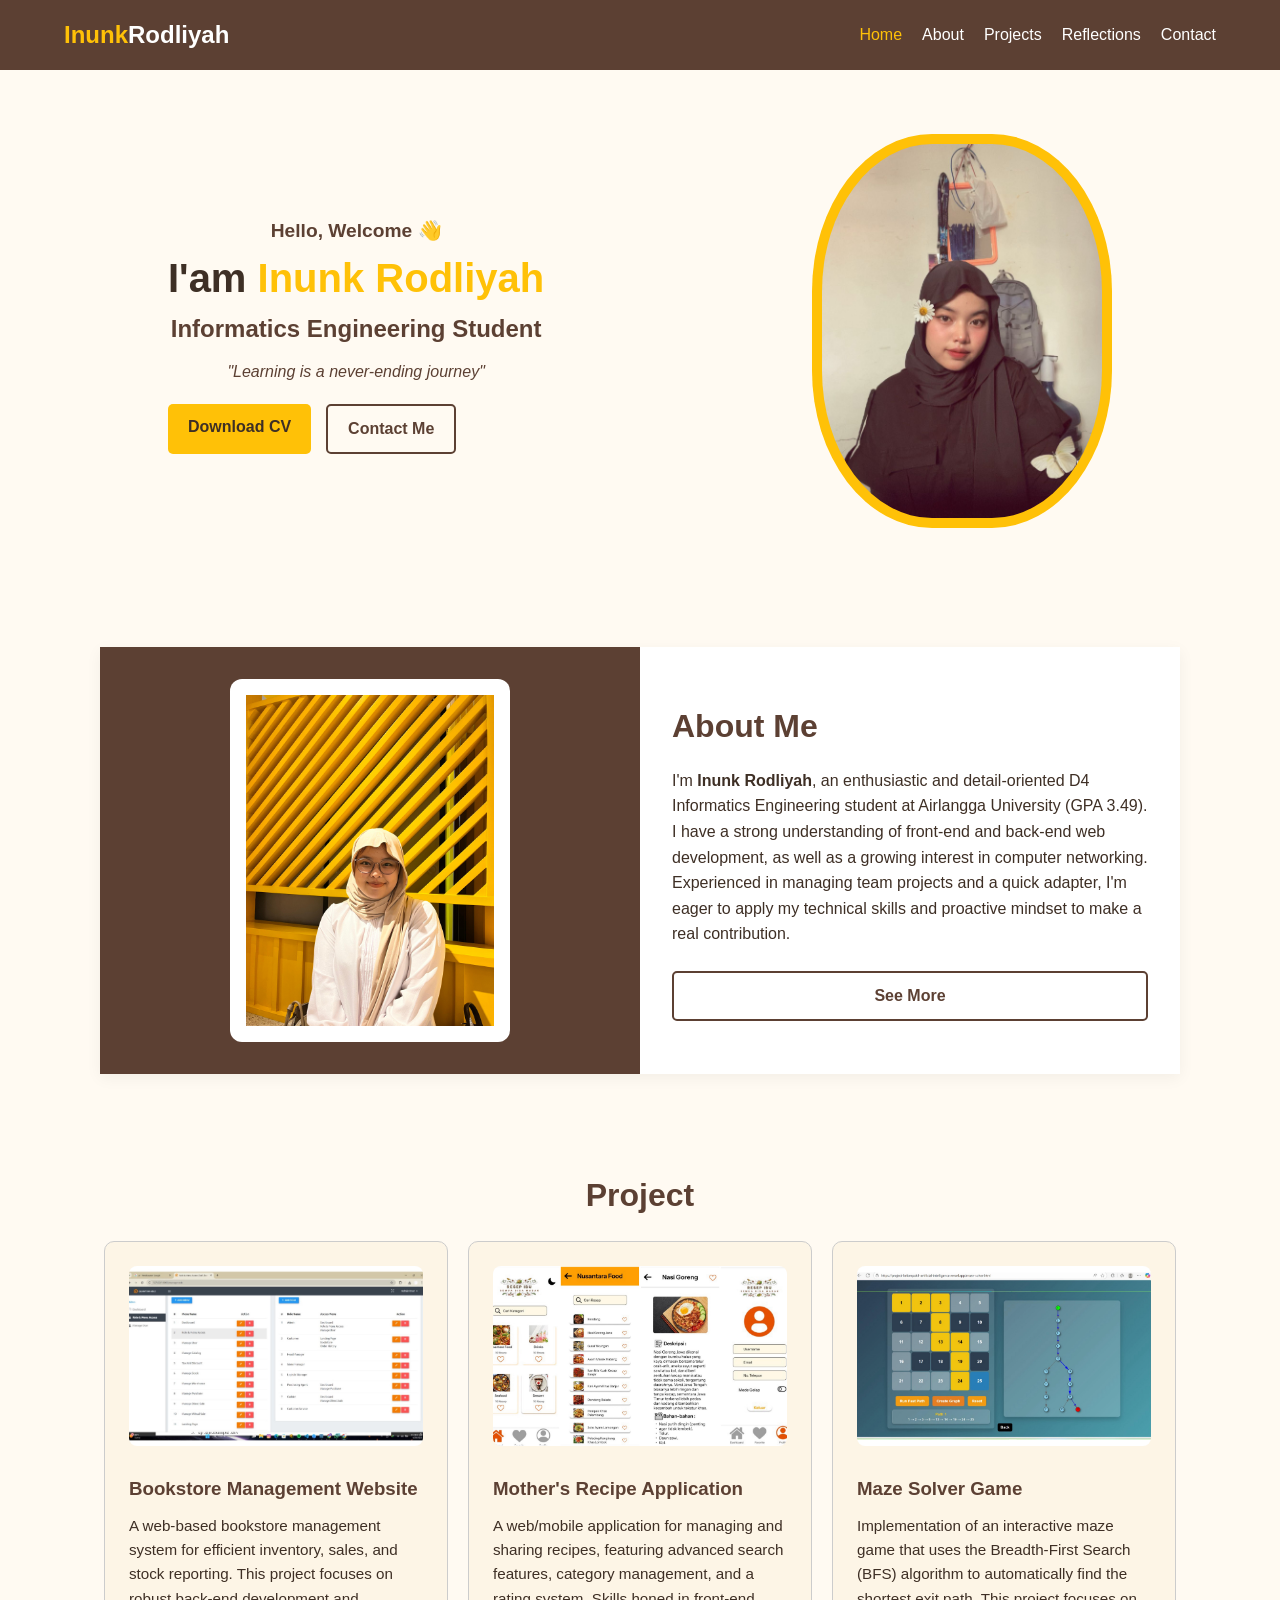
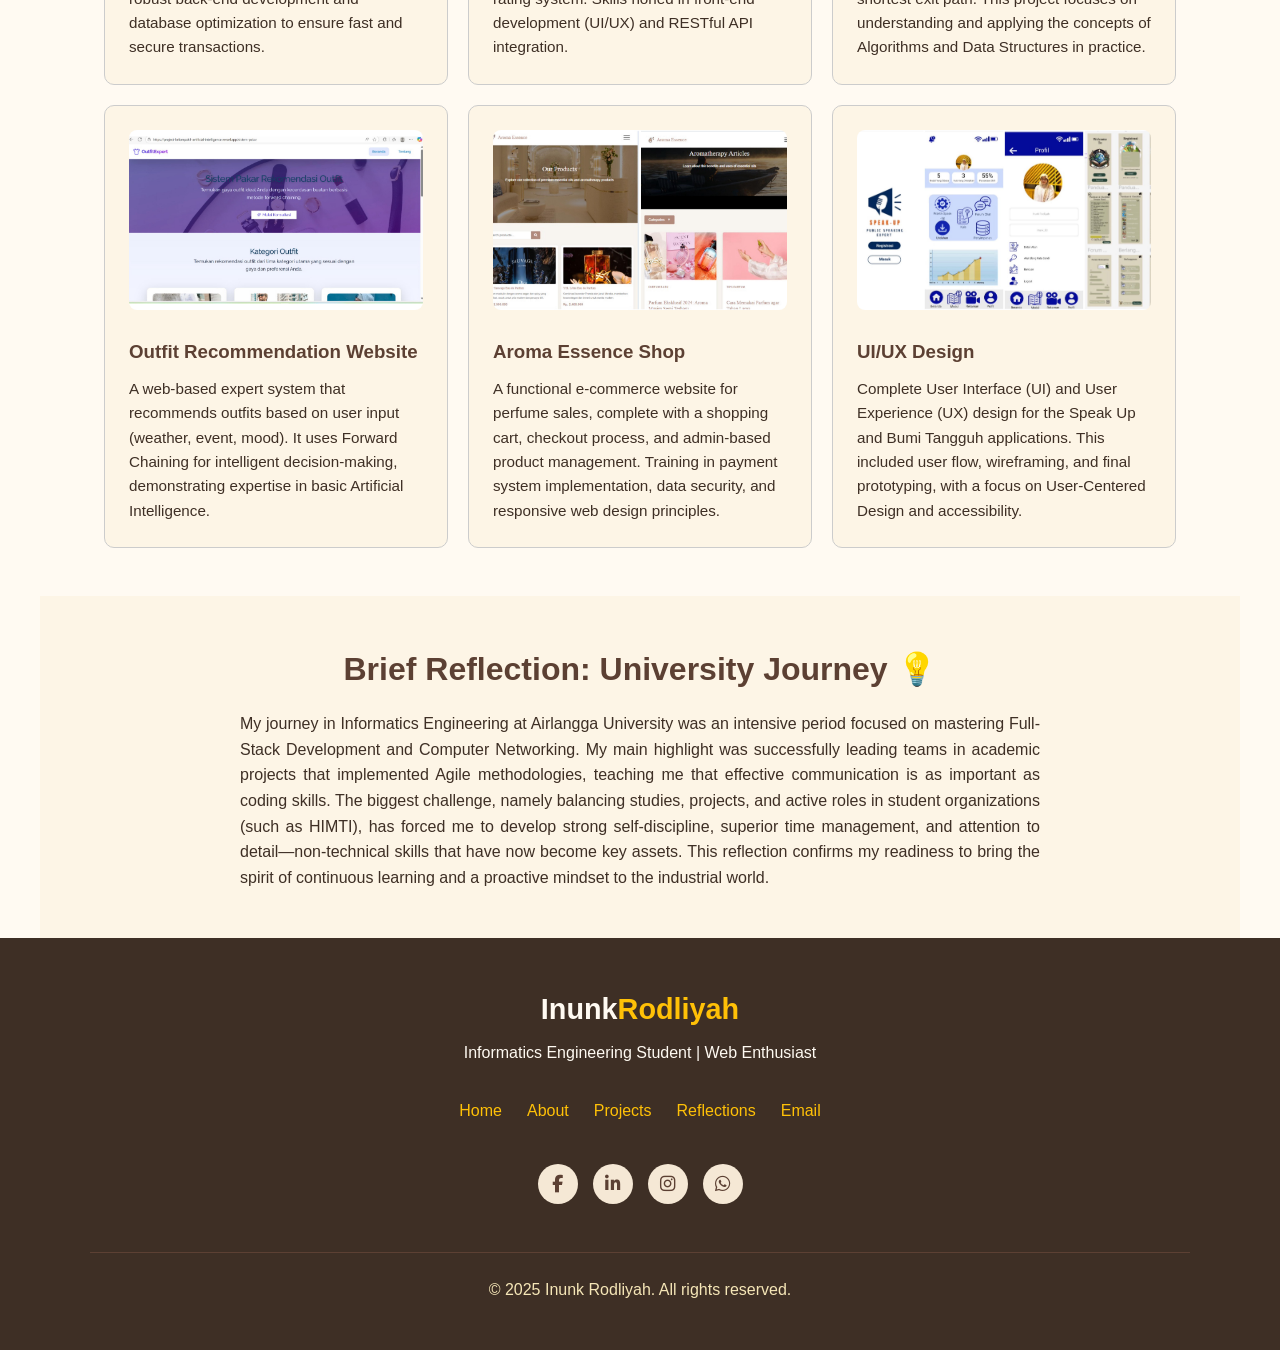
==== index.html @ 3d547b07 "First commit: Portofolio files" ====
<!DOCTYPE html>
<html lang="id">
<head>
  <meta charset="UTF-8">
  <meta name="viewport" content="width=device-width, initial-scale=1.0">
  <title>Portofolio Inunk Rodliyah</title>
  <link rel="stylesheet" href="style.css">
  <link rel="stylesheet" href="https://cdnjs.cloudflare.com/ajax/libs/font-awesome/6.5.2/css/all.min.css">
</head>
<body>
  <header>
    <nav class="navbar">
      <div class="logo">Inunk<span>Rodliyah</span></div>
      <div class="menu-toggle" id="mobile-menu">
          <i class="fas fa-bars"></i>
      </div>
      <ul class="nav-links">
        <li><a href="#home" class="active">Home</a></li>
        <li><a href="#about">About</a></li>
        <li><a href="#projects">Projects</a></li>
        <li><a href="#reflections">Reflections</a></li>
        <li><a href="#footer">Contact</a></li> </ul>
    </nav>
  </header>

  <section id="home" class="hero">
    <div class="hero-text">
      <h3>Hello, Welcome 👋</h3>
      <h1>I'am <span>Inunk Rodliyah</span></h1>
      <h2>Informatics Engineering Student</h2>
      <p>"Learning is a never-ending journey"</p>
      <div class="buttons">
        <a href="assets/Inunk_Rodliyah_CV.pdf" download class="btn primary">Download CV</a>
        <a href="#footer" class="btn secondary">Contact Me</a> </div>
    </div>
    <div class="hero-img">
      <img src="assets/inunk2.jpg" alt="Foto Profil Inunk Rodliyah">
    </div>
  </section>

  <section id="about" class="about">
    <div class="about-container">
      <div class="about-image-column">
        <img src="assets/inunk.jpg" alt="Foto Inunk Rodliyah">
      </div>
      <div class="about-text-column">
        <h2>About Me</h2>
        <p>
          I'm <strong>Inunk Rodliyah</strong>, an enthusiastic and detail-oriented D4 Informatics Engineering student at Airlangga University (GPA 3.49). I have a strong understanding of front-end and back-end web development, as well as a growing interest in computer networking. Experienced in managing team projects and a quick adapter, I'm eager to apply my technical skills and proactive mindset to make a real contribution.
        </p>
        <a href="about.html" class="btn secondary">See More</a>
      </div>
    </div>
  </section>


  <section id="projects" class="projects">
    <h2>Project</h2>
    <div class="project-list">
      <div class="project">
        <img src="assets/boookstrore.jpg" alt="Proyek 1">
        <h3>Bookstore Management Website</h3>
        <p>A web-based bookstore management system for efficient inventory, sales, and stock reporting. This project focuses on robust back-end development and database optimization to ensure fast and secure transactions.</p>
      </div>
      <div class="project">
        <img src="assets/aplikasiresepibu.jpg" alt="Proyek 2">
        <h3>Mother's Recipe Application</h3>
        <p>A web/mobile application for managing and sharing recipes, featuring advanced search features, category management, and a rating system. Skills honed in front-end development (UI/UX) and RESTful API integration.</p>
      </div>
      <div class="project">
        <img src="assets/mazesolver.jpg" alt="Proyek 3">
        <h3>Maze Solver Game</h3>
        <p>Implementation of an interactive maze game that uses the Breadth-First Search (BFS) algorithm to automatically find the shortest exit path. This project focuses on understanding and applying the concepts of Algorithms and Data Structures in practice.</p>
      </div>
      <div class="project">
        <img src="assets/rekomdasioutfitf.jpg" alt="Proyek 4">
        <h3>Outfit Recommendation Website</h3>
        <p>A web-based expert system that recommends outfits based on user input (weather, event, mood). It uses Forward Chaining for intelligent decision-making, demonstrating expertise in basic Artificial Intelligence.</p>
      </div>
      <div class="project">
        <img src="assets/aromaessenceshop.jpg" alt="Proyek 5">
        <h3>Aroma Essence Shop </h3>
        <p>A functional e-commerce website for perfume sales, complete with a shopping cart, checkout process, and admin-based product management. Training in payment system implementation, data security, and responsive web design principles.</p>
      </div>
      <div class="project">
        <img src="assets/desain.jpg" alt="Proyek 6">
        <h3>UI/UX Design</h3>
        <p>Complete User Interface (UI) and User Experience (UX) design for the Speak Up and Bumi Tangguh applications. This included user flow, wireframing, and final prototyping, with a focus on User-Centered Design and accessibility.</p>
      </div>
    </div>
  </section>

 <section id="reflections" class="reflections">
    <h2>Brief Reflection: University Journey 💡</h2>
    <p class="reflections-intro">
        My journey in Informatics Engineering at Airlangga University was an intensive period focused on mastering Full-Stack Development and Computer Networking. My main highlight was successfully leading teams in academic projects that implemented Agile methodologies, teaching me that effective communication is as important as coding skills. The biggest challenge, namely balancing studies, projects, and active roles in student organizations (such as HIMTI), has forced me to develop strong self-discipline, superior time management, and attention to detail—non-technical skills that have now become key assets. This reflection confirms my readiness to bring the spirit of continuous learning and a proactive mindset to the industrial world.
      </p>
</section>

  <footer id="footer"> <div class="footer-container">
      <div class="footer-logo">Inunk<span>Rodliyah</span></div>
      <p class="footer-tagline">Informatics Engineering Student | Web Enthusiast</p>
      
      <div class="footer-links">
        <a href="#home">Home</a>
        <a href="#about">About</a>
        <a href="#projects">Projects</a>
        <a href="#reflections">Reflections</a>
        <a href="mailto:iinunk.rodliyah.410767-2023@vokasi.unair.ac.id">Email</a>
      </div>

      <div class="social-icons">
        <a href="https://www.facebook.com/share/17Rb6YSzJQ/?mibextid=LQQJ4d" target="_blank" class="social-icon" aria-label="Facebook"><i class="fab fa-facebook-f"></i></a>
        <a href="http://www.linkedin.com/in/inunk-rodliyah" target="_blank" class="social-icon" aria-label="LinkedIn"><i class="fab fa-linkedin-in"></i></a>
        <a href="https://www.instagram.com/i.rodliyah_?igsh=MmtyemNuejZ1Ynpk&utm_source=qr" target="_blank" class="social-icon" aria-label="Instagram"><i class="fab fa-instagram"></i></a>
        <a href="https://wa.me/6287852020826" target="_blank" class="social-icon" aria-label="WhatsApp"><i class="fab fa-whatsapp"></i></a>
      </div>

      <div class="footer-bottom">
        <p>&copy; 2025 Inunk Rodliyah. All rights reserved.</p>
      </div>
    </div>
  </footer>

  <script src="script.js"></script>
</body>
</html>
---- style.css ----
/* Reset */
* { margin: 0; padding: 0; box-sizing: border-box; }
body { font-family: Arial, sans-serif; background: #fffaf2; color: #3e2f25; line-height: 1.6; }

/* Navbar */
header { background: #5C4033; padding: 1rem 5%; position: sticky; top: 0; z-index: 1000; }
.navbar { display: flex; justify-content: space-between; align-items: center; max-width: 1200px; margin: 0 auto; }
.logo { font-size: 1.5rem; font-weight: bold; color: #FFC107; }
.logo span { color: #fff; }

/* Menu Tautan */
.nav-links { list-style: none; display: flex; gap: 20px; transition: all 0.3s ease; }
.nav-links a { text-decoration: none; color: #fff; transition: color 0.3s; padding: 5px 0; }
.nav-links a:hover, .nav-links a.active { color: #FFC107; }

/* Hamburger Icon (Tersembunyi di Desktop) */
.menu-toggle { display: none; font-size: 1.5rem; color: #fff; cursor: pointer; }

/* Hero Section */
.hero { 
    display: flex; 
    justify-content: space-between; 
    align-items: center; 
    padding: 4rem 10%; 
    max-width: 1200px; 
    margin: 0 auto;
}
.hero-text { max-width: 55%; }
.hero-text h3 { font-size: 1.2rem; color: #5C4033; }
.hero-text h1 { font-size: 2.5rem; color: #3e2f25; }
.hero-text h1 span { color: #FFC107; }
.hero-text h2 { font-size: 1.5rem; margin-bottom: 10px; color: #5C4033; }
.hero-text p { font-style: italic; margin-bottom: 20px; color: #5C4033; }
.buttons { display: flex; gap: 15px; }

/* Tombol */
.btn { padding: 10px 20px; border-radius: 5px; font-weight: bold; text-decoration: none; display: inline-block; text-align: center; }
.btn.primary { background: #FFC107; color: #3e2f25; }
.btn.primary:hover { background: #e0a800; }
.btn.secondary { border: 2px solid #5C4033; color: #5C4033; }
.btn.secondary:hover { background: #5C4033; color: #fff; }

.hero-img { max-width: 40%; }
.hero-img img { width: 100%; max-width: 300px; border-radius: 40%; background: #FFC107; padding: 10px; height: auto; object-fit: cover; }


/* Sections */
section { padding: 3rem 5%; text-align: center; max-width: 1200px; margin: 0 auto; }
h2 { font-size: 2rem; margin-bottom: 1rem; color: #5C4033; }

/* About Section on Homepage */
.about { padding: 3rem 0; }
.about-container {
  display: flex;
  align-items: stretch;
  background-color: #fff;
  box-shadow: 0 4px 15px rgba(0,0,0,0.05);
  margin: 0 5%; 
}
.about-image-column, .about-text-column {
  flex: 1;
  display: flex;
  flex-direction: column;
  justify-content: center;
}
.about-image-column {
  background-color: #5C4033;
  padding: 2rem;
  align-items: center;
}
.about-image-column img {
  width: 100%;
  max-width: 280px;
  background: #fff;
  padding: 1rem;
  border-radius: 12px;
}
.about-text-column {
  padding: 2rem;
  text-align: left;
}
.about-text-column h2 { text-align: left; }
.about-text-column p { margin-bottom: 1.5rem; color: #3e2f25; }

/* Projects */
.project-list { 
    display: grid; 
    grid-template-columns: repeat(auto-fit, minmax(280px, 1fr)); 
    gap: 20px; 
    margin-top: 20px; 
}
.project { 
    border: 1px solid #ccc; 
    padding: 1.5rem; 
    border-radius: 10px; 
    background: #fdf5e6; 
    transition: transform 0.3s; 
    text-align: left;
}
.project h3 { color: #5C4033; margin: 10px 0; }
.project p { font-size: 0.95rem; }
.project:hover { transform: translateY(-5px); box-shadow: 0 10px 20px rgba(0,0,0,0.1); }
.project img { width: 100%; height: 180px; object-fit: cover; border-radius: 8px; margin-bottom: 10px; }

/* Reflections */
.reflections { background: #fdf5e6; }
.reflections-intro { max-width: 800px; margin: 0 auto; text-align: justify; }

/* Footer */
footer { 
  background: #3e2f25; 
  color: #fffaf2; 
  text-align: center; 
  padding: 3rem 5%; 
}
.footer-container {
  max-width: 1100px;
  margin: 0 auto;
}
.footer-logo { font-size: 1.8rem; font-weight: bold; color: #fffaf2; margin-bottom: 0.5rem; }
.footer-logo span { color: #FFC107; }
.footer-tagline { margin-bottom: 2rem; color: #fffaf2; }
.footer-links {
  display: flex;
  justify-content: center;
  gap: 25px;
  margin-bottom: 2.5rem;
  flex-wrap: wrap;
}
.footer-links a {
  text-decoration: none;
  color: #FFC107;
  font-weight: 500;
  transition: color 0.3s;
}
.footer-links a:hover { color: #fff; }
.social-icons {
  display: flex;
  justify-content: center;
  gap: 15px;
  margin-bottom: 3rem;
}
.social-icon {
  display: inline-flex;
  justify-content: center;
  align-items: center;
  width: 40px;
  height: 40px;
  border-radius: 50%;
  background-color: #f5e8d5;
  color: #5C4033;
  font-size: 1.1rem;
  text-decoration: none;
  transition: background-color 0.3s, color 0.3s;
}
.social-icon:hover {
  background-color: #FFC107;
  color: #3e2f25;
}
.footer-bottom {
  border-top: 1px solid #5C4033;
  padding-top: 1.5rem;
  color: #f5e6b7;
}

/* ========================================= */
/* ===== GAYA BARU UNTUK HALAMAN ABOUT.HTML ===== */
/* ========================================= */

.about-page { padding: 3rem 5%; text-align: left; }
.about-page .content-wrapper {
  max-width: 900px;
  margin: 0 auto;
  background: #fff;
  padding: 2rem;
  border-radius: 10px;
  box-shadow: 0 4px 20px rgba(0,0,0,0.07);
}
.about-page h2 { text-align: center; margin-bottom: 2rem; }
.about-section { margin-bottom: 2.5rem; }
.about-section h3 {
  font-size: 1.5rem;
  color: #5C4033;
  border-bottom: 2px solid #FFC107;
  padding-bottom: 0.5rem;
  margin-bottom: 1.5rem;
}
.about-section ul { list-style: none; padding-left: 0; }
.about-section ul li { margin-bottom: 0.75rem; padding-left: 1.5rem; position: relative; }
.about-section ul li::before {
  content: '✓';
  position: absolute;
  left: 0;
  color: #FFC107;
  font-weight: bold;
}
.profile-image-container { text-align: center; margin: 1rem 0 2rem; }
.about-profile-img {
    max-width: 200px; 
    border-radius: 25%; 
    border: 5px solid #FFC107; 
    box-shadow: 0 5px 15px rgba(0, 0, 0, 0.15); 
    transition: transform 0.3s ease-in-out;
}
.about-profile-img:hover { transform: scale(1.05); }

.two-column-layout { display: flex; gap: 2rem; margin-bottom: 1rem; }
.two-column-layout .about-section { flex: 1; margin-bottom: 0; }

.media-container {
    display: flex;
    flex-wrap: wrap;
    gap: 15px;
    margin-bottom: 2rem;
    justify-content: center;
}
.media-link-btn {
    display: flex;
    align-items: center;
    gap: 8px;
    padding: 10px 20px;
    font-size: 0.95rem;
}

.photo-gallery {
    display: grid;
    grid-template-columns: repeat(auto-fit, minmax(150px, 1fr)); 
    gap: 15px;
    margin-top: 1.5rem;
}
.gallery-img {
    width: 100%;
    height: 150px;
    object-fit: cover;
    border-radius: 8px;
    box-shadow: 0 2px 10px rgba(0, 0, 0, 0.1);
    transition: transform 0.3s;
}
.gallery-img:hover { transform: translateY(-5px) scale(1.02); }
.back-button-container { text-align: center; margin-top: 2rem; }


/* ========================================= */
/* ===== MEDIA QUERIES UNTUK RESPONSIVENESS ===== */
/* ========================================= */

/* Tablet dan Mobile (Max 768px) */
@media (max-width: 768px) {
    /* Navbar */
    .menu-toggle { display: block; }
    .nav-links {
        position: absolute;
        top: 100%; 
        left: 0;
        right: 0;
        flex-direction: column;
        background: #4a342a; 
        width: 100%;
        text-align: center;
        padding: 0; /* Hapus padding agar kontrol di list item */
        border-top: 1px solid #6d5147;
        /* Default: Sembunyikan */
        max-height: 0;
        overflow: hidden;
        transition: max-height 0.3s ease-out;
    }
    /* PERBAIKAN: Max-height disesuaikan menjadi 500px agar lebih dari cukup */
    .nav-links.active {
        max-height: 500px; /* Nilai yang cukup besar untuk menampung semua link */
    }
    .nav-links li { 
        margin: 0; /* Hapus margin agar list item saling menempel */
        border-bottom: 1px solid rgba(255, 255, 255, 0.1); /* Tambah pemisah visual */
    }
    .nav-links li:last-child { border-bottom: none; }
    
    /* PERBAIKAN: Berikan padding yang cukup pada link itu sendiri */
    .nav-links a { 
        color: #fffaf2; 
        padding: 15px 0; /* Tambah padding vertikal untuk area klik yang lebih besar */
        display: block; 
    }
    .nav-links a:hover, .nav-links a.active { color: #FFC107; background: #5C4033; }
    
    /* Hero */
    .hero {
        flex-direction: column-reverse;
        text-align: center;
        padding: 3rem 5%;
    }
    .hero-text, .hero-img {
        max-width: 100%;
    }
    .hero-img { margin-bottom: 2rem; }
    .hero-img img { max-width: 250px; }
    .buttons { justify-content: center; flex-wrap: wrap; }
    .buttons a { flex: 1 1 auto; margin: 5px 0; }
    
    /* About Homepage */
    .about-container {
        flex-direction: column;
    }
    .about-image-column {
        padding: 2rem 1rem;
    }
    .about-text-column {
        padding: 2rem 1.5rem;
        text-align: center;
    }
    .about-text-column h2 { text-align: center; }

    /* Projects */
    .project-list {
        grid-template-columns: 1fr; 
    }

    /* About Page */
    .about-page .content-wrapper { padding: 1.5rem; }
    .two-column-layout {
        flex-direction: column;
        gap: 2rem;
    }
    .media-container {
        flex-direction: column;
        align-items: stretch;
    }
    .media-link-btn {
        justify-content: center;
    }
    .photo-gallery {
        grid-template-columns: repeat(auto-fit, minmax(100px, 1fr)); 
    }
    .gallery-img { height: 120px; }

    /* Footer */
    .footer-links { flex-direction: column; gap: 10px; }
}

/* Ukuran Desktop Kecil (Max 992px) */
@media (max-width: 992px) {
    .hero { padding: 3rem 5%; }
    .hero-text h1 { font-size: 2rem; }
    .hero-text h2 { font-size: 1.3rem; }
    .about-image-column img { max-width: 200px; }
    .project-list { grid-template-columns: repeat(auto-fit, minmax(200px, 1fr)); }
}
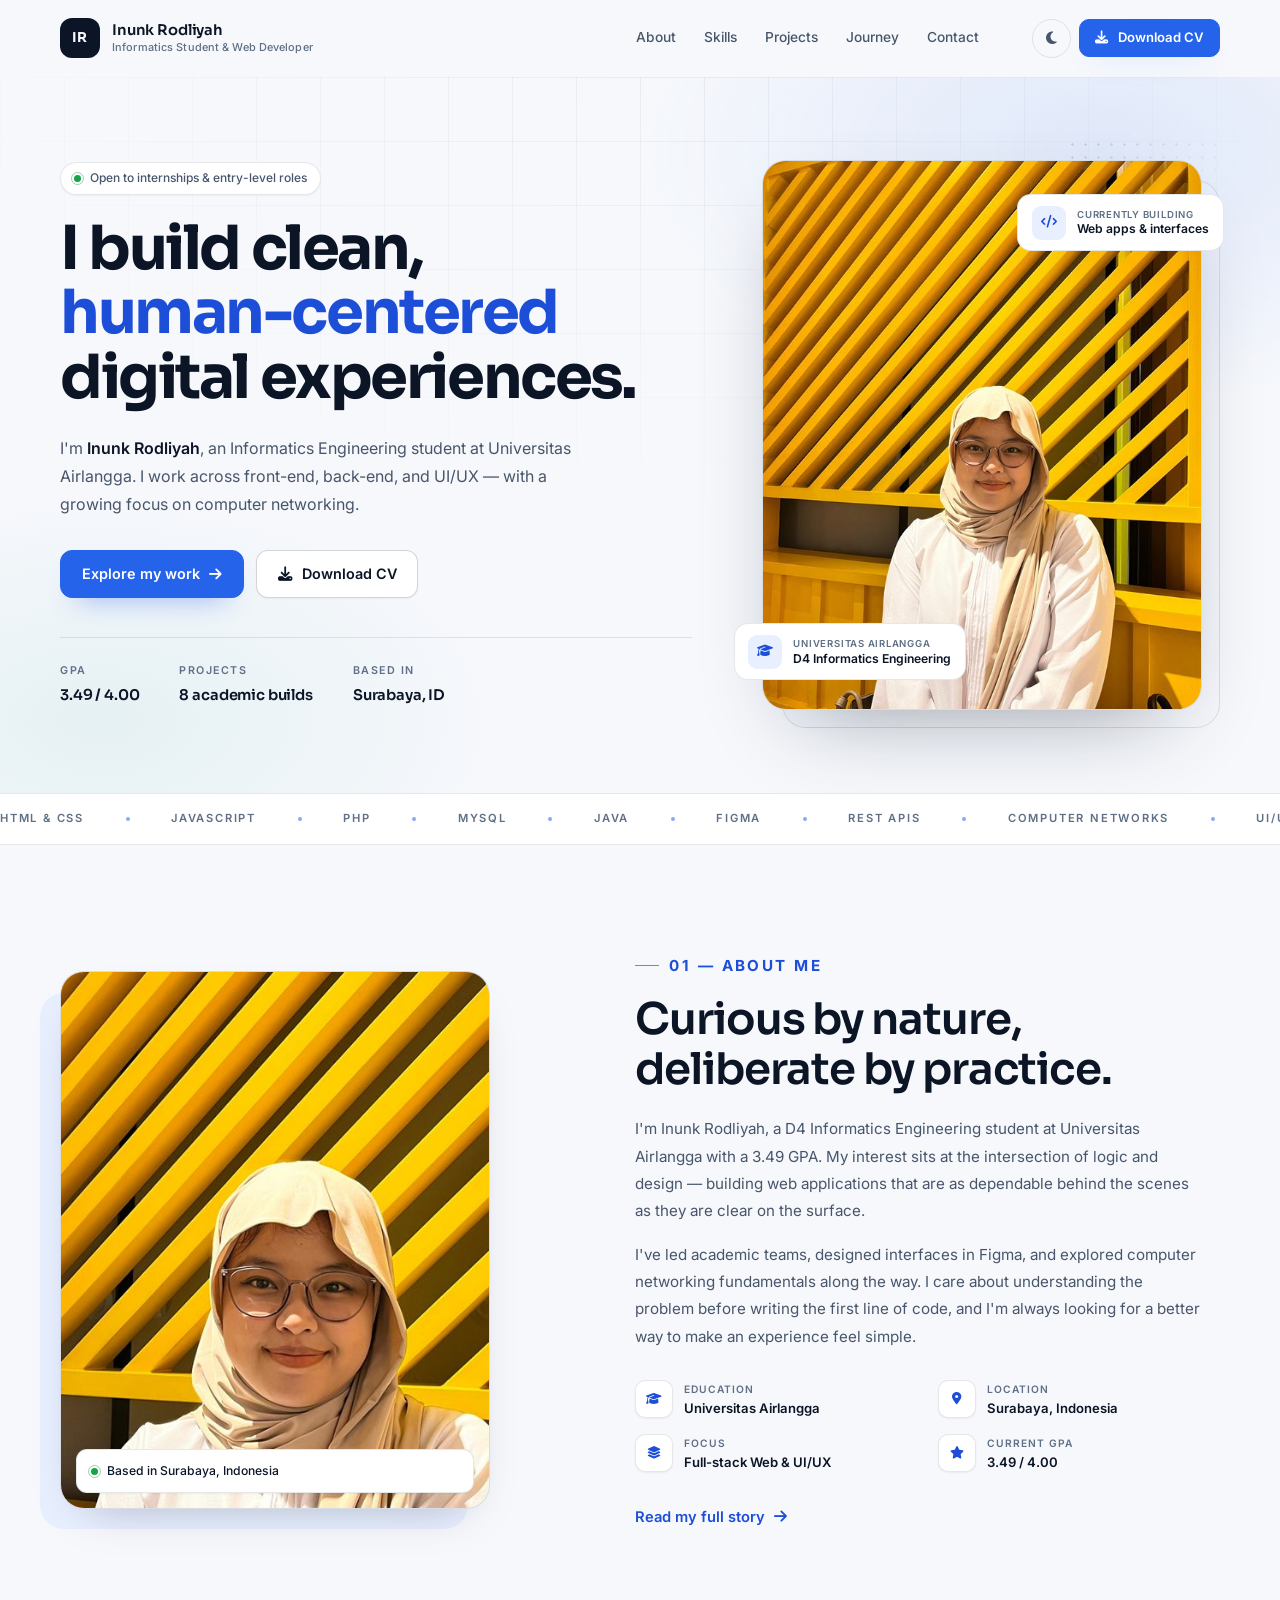
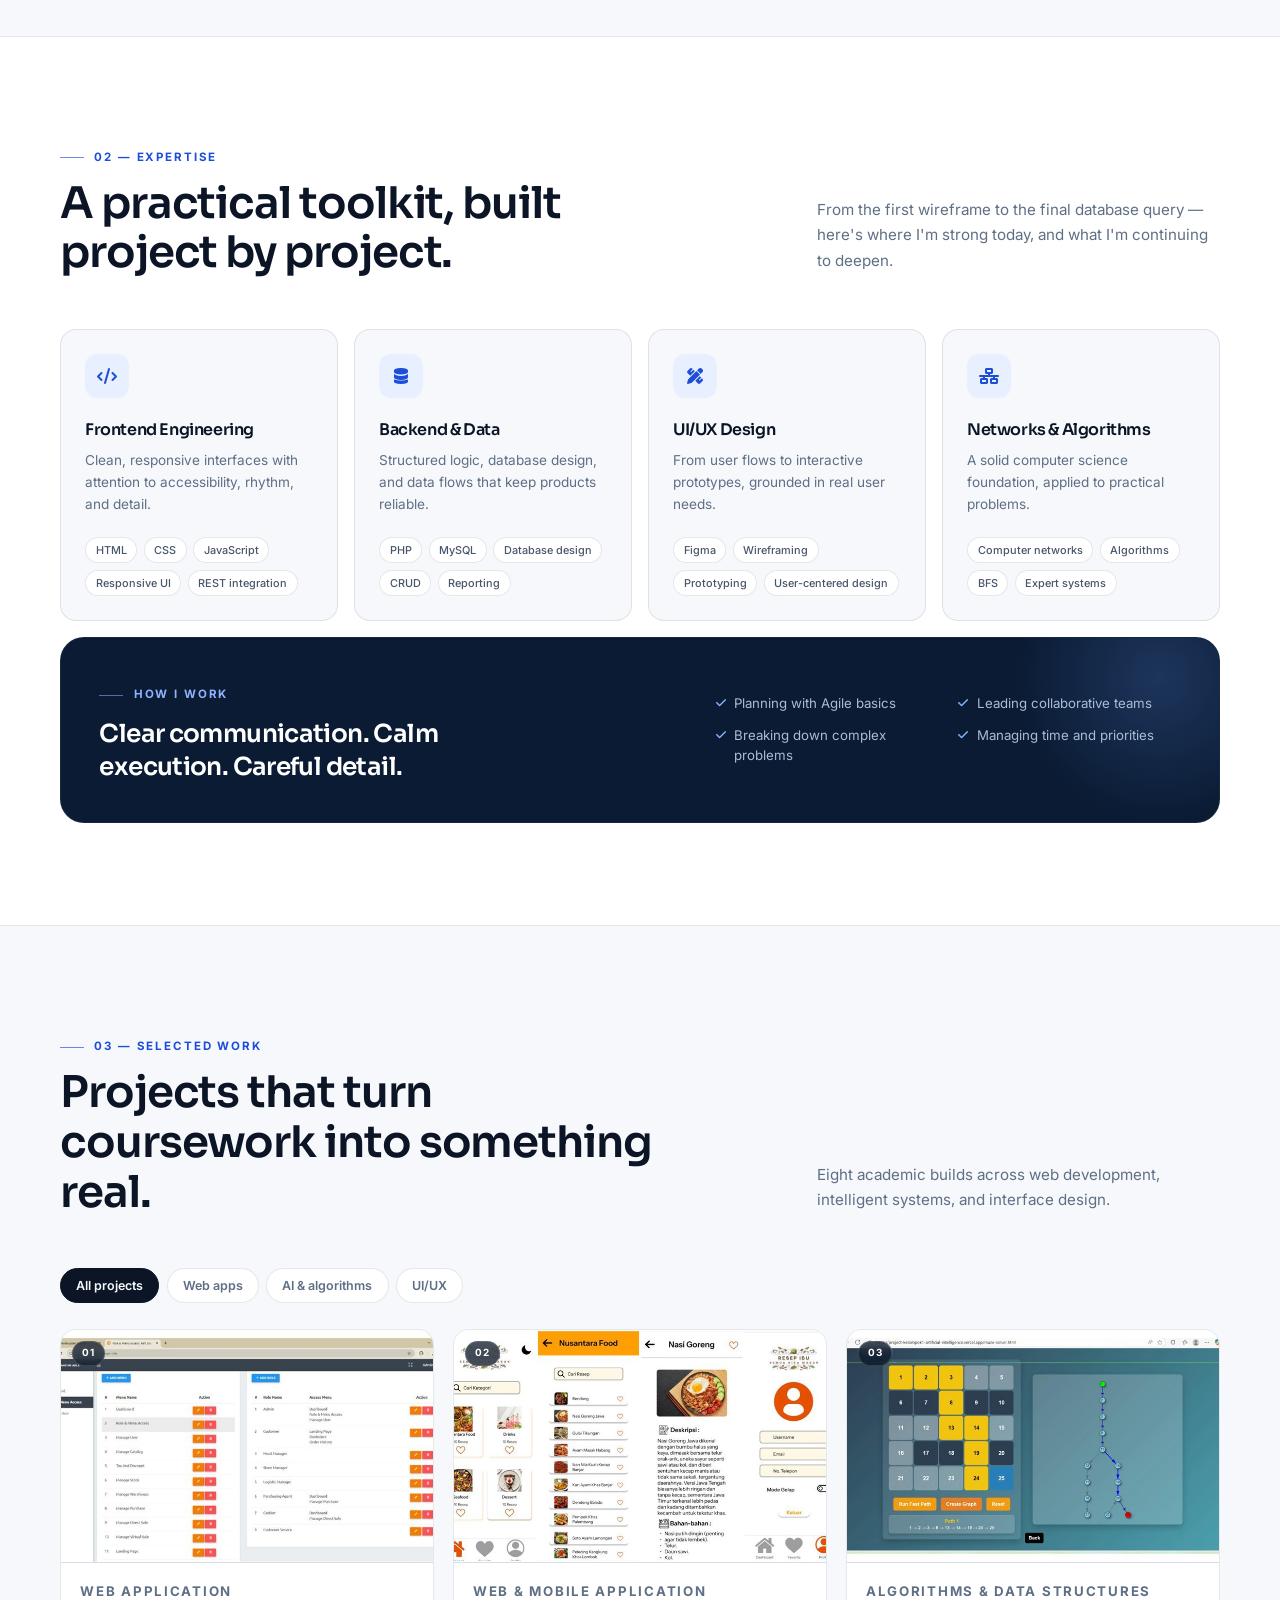
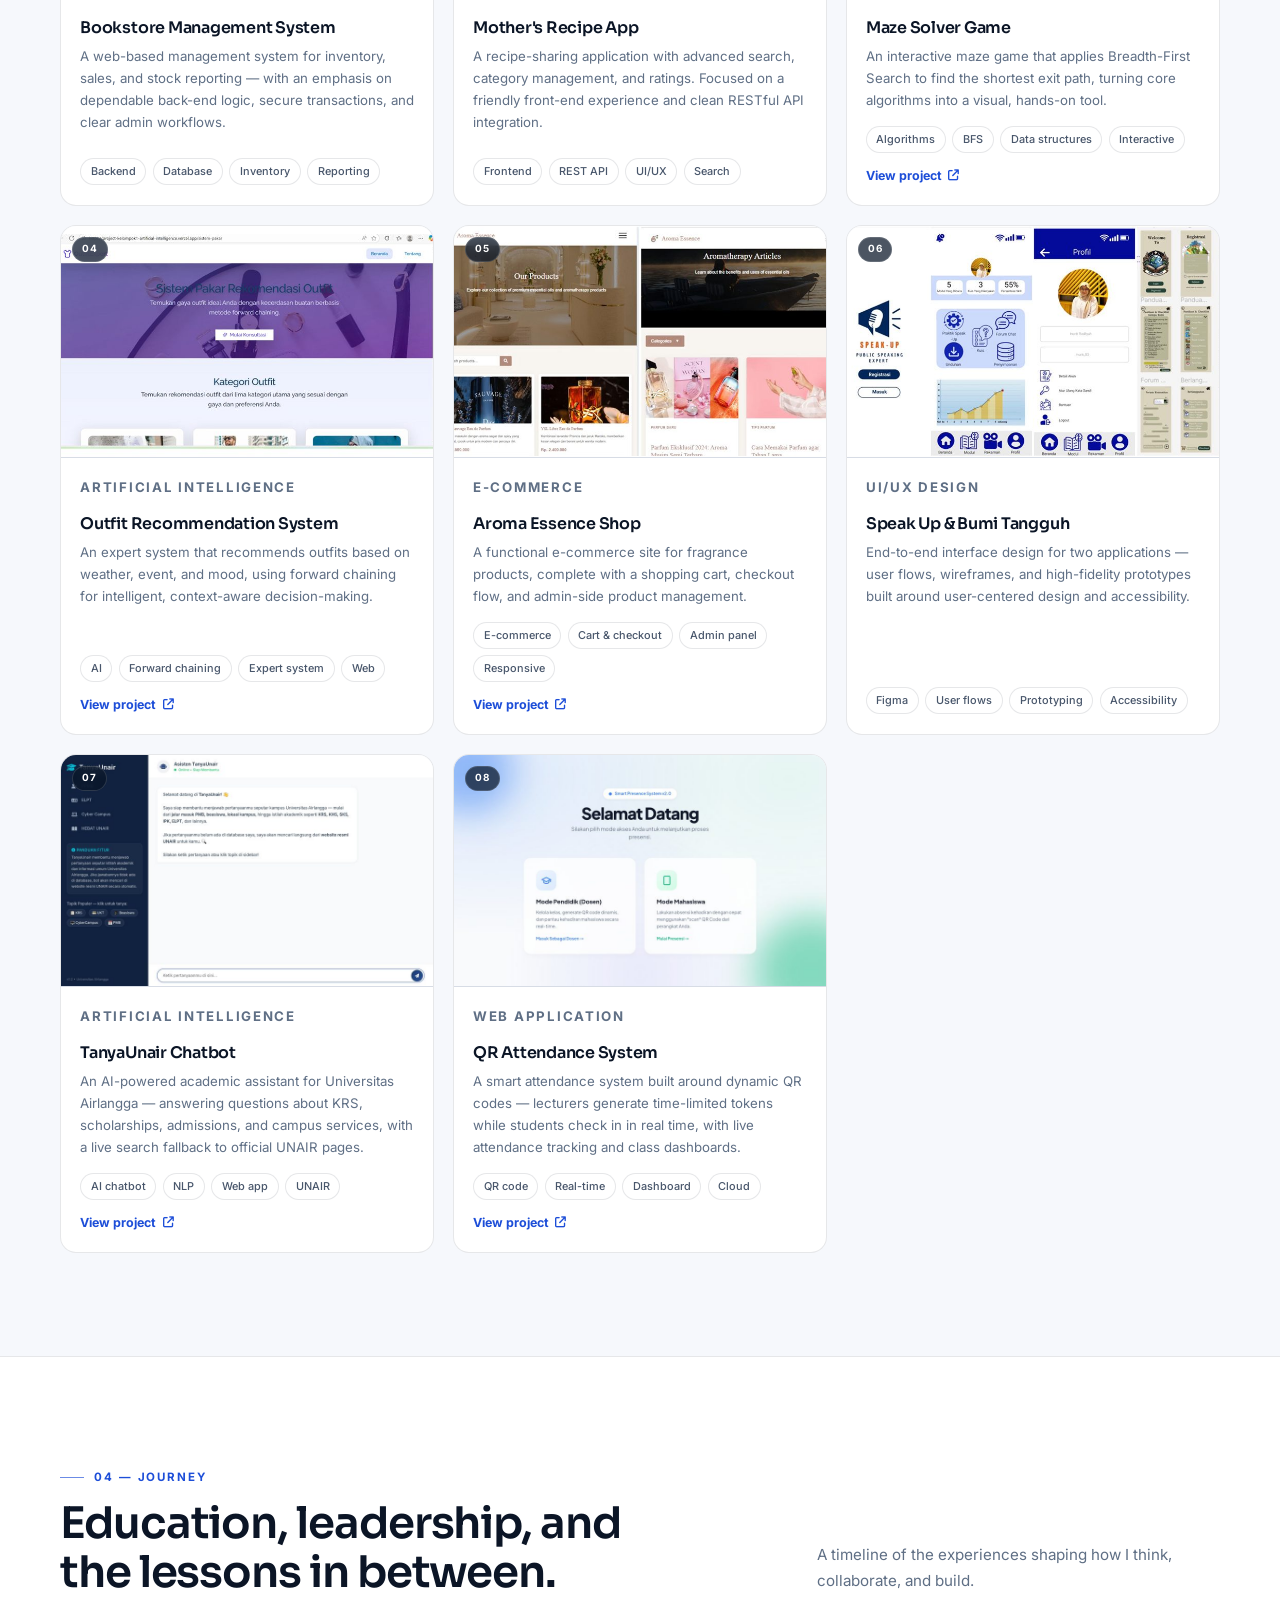
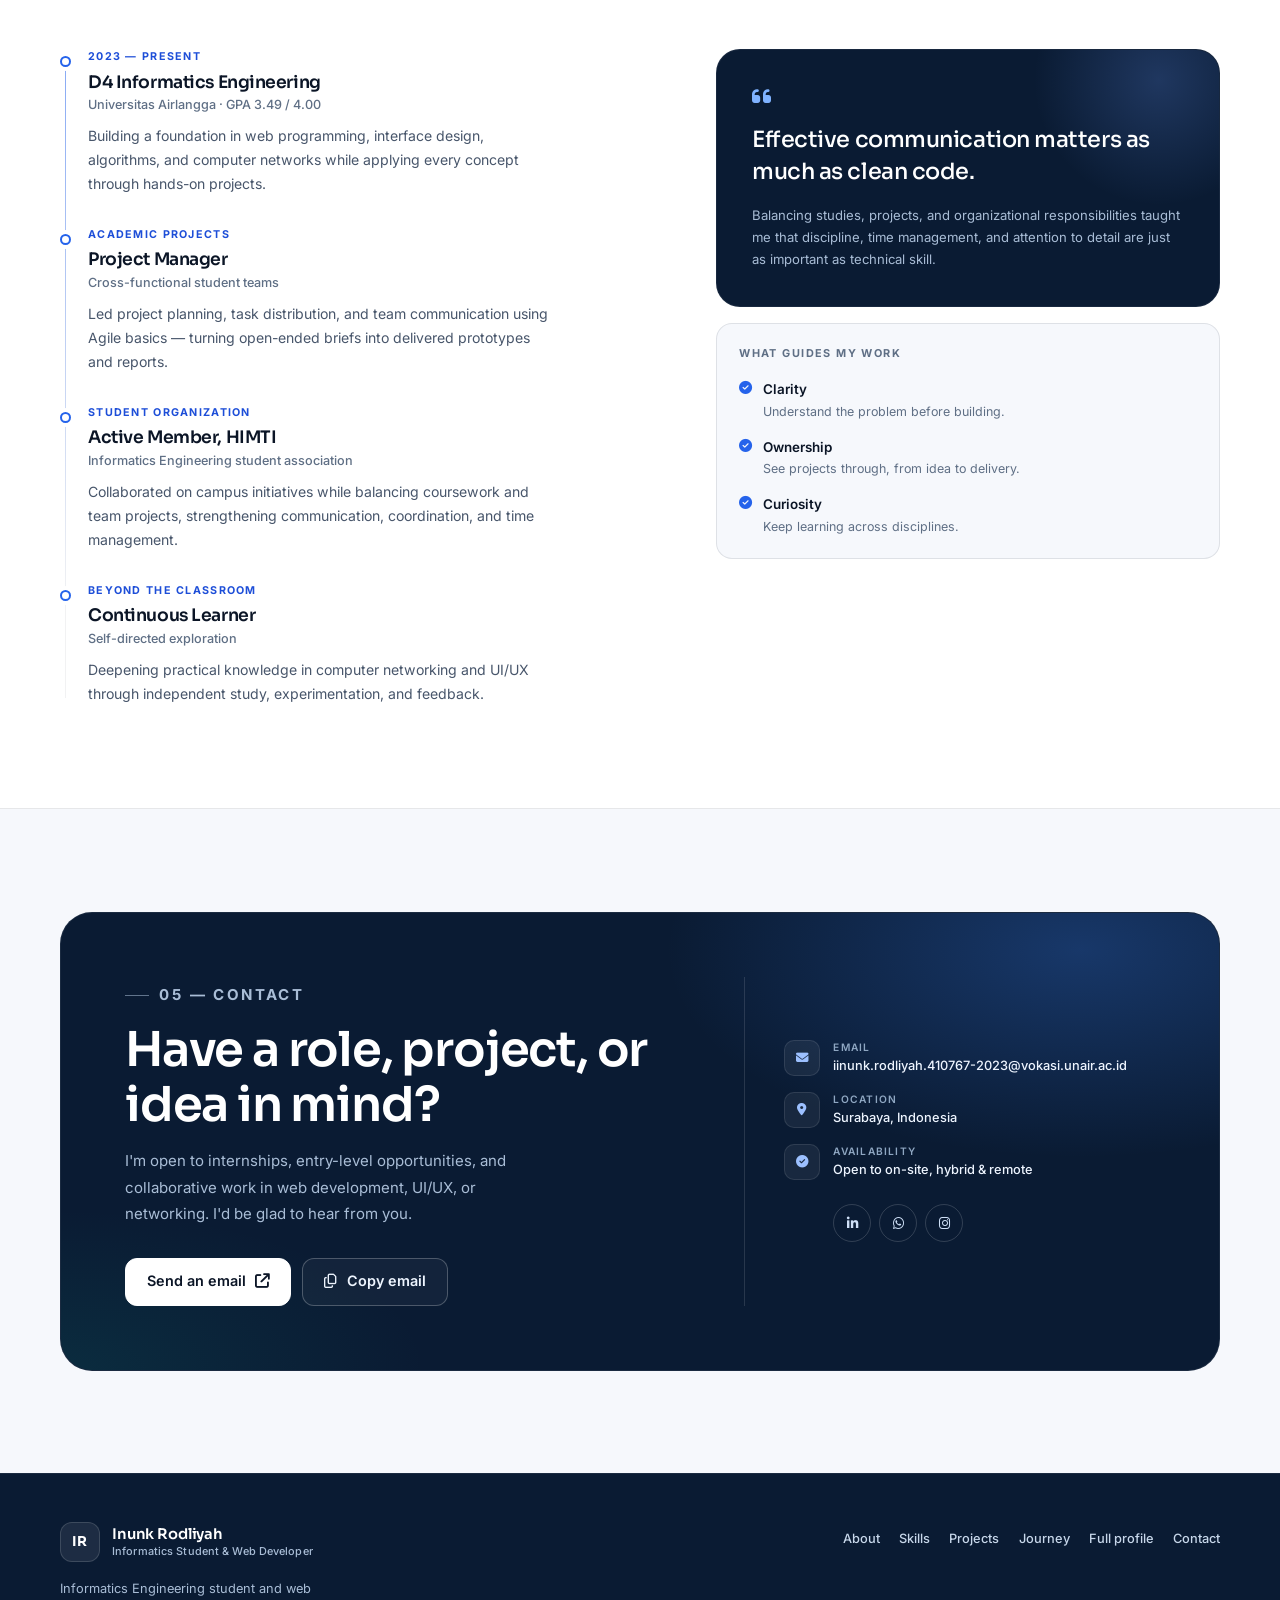
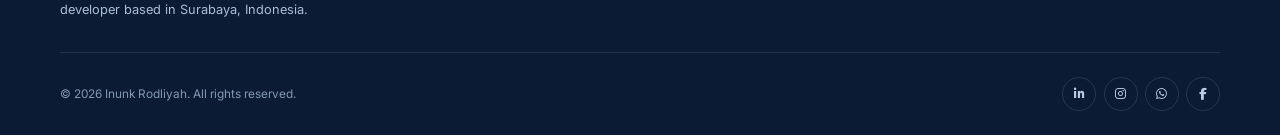
==== commit 06e67975: "Add portfolio content" ====
--- a/index.html
+++ b/index.html
@@ -1,127 +1,677 @@
 <!DOCTYPE html>
-<html lang="id">
+<html lang="en">
 <head>
   <meta charset="UTF-8">
   <meta name="viewport" content="width=device-width, initial-scale=1.0">
-  <title>Portofolio Inunk Rodliyah</title>
+  <title>Inunk Rodliyah — Web Developer &amp; Informatics Engineering Student</title>
+  <meta name="description" content="Portfolio of Inunk Rodliyah, a D4 Informatics Engineering student at Universitas Airlangga focused on full-stack web development, UI/UX design, and computer networking.">
+  <meta name="author" content="Inunk Rodliyah">
+  <meta name="theme-color" content="#f6f8fc">
+  <meta property="og:title" content="Inunk Rodliyah — Web Developer &amp; Informatics Engineering Student">
+  <meta property="og:description" content="Clean, human-centered web experiences built at the intersection of code, design, and networks.">
+  <meta property="og:type" content="website">
+  <meta property="og:image" content="assets/optimized/inunk-hero.jpg">
+  <link rel="icon" href="data:image/svg+xml,%3Csvg%20xmlns='http://www.w3.org/2000/svg'%20viewBox='0%200%2064%2064'%3E%3Crect%20width='64'%20height='64'%20rx='16'%20fill='%230b1526'/%3E%3Ctext%20x='32'%20y='43'%20font-family='Arial,sans-serif'%20font-size='25'%20font-weight='700'%20fill='%236b9bff'%20text-anchor='middle'%3EIR%3C/text%3E%3C/svg%3E">
+  <link rel="preconnect" href="https://fonts.googleapis.com">
+  <link rel="preconnect" href="https://fonts.gstatic.com" crossorigin>
+  <link href="https://fonts.googleapis.com/css2?family=Inter:wght@400;500;600;700&family=Sora:wght@500;600;700&display=swap" rel="stylesheet">
+  <link rel="preload" as="image" href="assets/optimized/inunk-hero.jpg" imagesrcset="assets/optimized/inunk-hero-sm.jpg 600w, assets/optimized/inunk-hero.jpg 1200w" imagesizes="(max-width: 640px) 330px, (max-width: 940px) 390px, 440px">
+  <link rel="stylesheet" href="https://cdnjs.cloudflare.com/ajax/libs/font-awesome/6.5.2/css/all.min.css">
   <link rel="stylesheet" href="style.css">
-  <link rel="stylesheet" href="https://cdnjs.cloudflare.com/ajax/libs/font-awesome/6.5.2/css/all.min.css">
+  <script>
+    document.documentElement.classList.add('js');
+    (function () {
+      try {
+        var saved = localStorage.getItem('inunk-theme');
+        var prefersDark = window.matchMedia('(prefers-color-scheme: dark)').matches;
+        document.documentElement.dataset.theme = saved || (prefersDark ? 'dark' : 'light');
+      } catch (error) {
+        document.documentElement.dataset.theme = 'light';
+      }
+    })();
+  </script>
 </head>
 <body>
-  <header>
-    <nav class="navbar">
-      <div class="logo">Inunk<span>Rodliyah</span></div>
-      <div class="menu-toggle" id="mobile-menu">
-          <i class="fas fa-bars"></i>
-      </div>
-      <ul class="nav-links">
-        <li><a href="#home" class="active">Home</a></li>
-        <li><a href="#about">About</a></li>
-        <li><a href="#projects">Projects</a></li>
-        <li><a href="#reflections">Reflections</a></li>
-        <li><a href="#footer">Contact</a></li> </ul>
-    </nav>
+  <a class="skip-link" href="#main-content">Skip to content</a>
+
+  <header class="site-header" id="site-header">
+    <div class="container header-inner">
+      <a href="#home" class="brand" aria-label="Inunk Rodliyah — back to top">
+        <span class="brand-mark" aria-hidden="true">IR</span>
+        <span class="brand-text">
+          <strong>Inunk Rodliyah</strong>
+          <span>Informatics Student &amp; Web Developer</span>
+        </span>
+      </a>
+
+      <nav class="primary-nav" aria-label="Primary navigation">
+        <ul class="nav-list">
+          <li><a class="nav-link" href="#about">About</a></li>
+          <li><a class="nav-link" href="#skills">Skills</a></li>
+          <li><a class="nav-link" href="#projects">Projects</a></li>
+          <li><a class="nav-link" href="#journey">Journey</a></li>
+          <li><a class="nav-link" href="#contact">Contact</a></li>
+        </ul>
+      </nav>
+
+      <div class="header-actions">
+        <button class="icon-btn theme-toggle" id="theme-toggle" type="button" aria-label="Switch to dark theme">
+          <i class="fa-solid fa-moon theme-icon theme-icon-moon" aria-hidden="true"></i>
+          <i class="fa-solid fa-sun theme-icon theme-icon-sun" aria-hidden="true"></i>
+        </button>
+        <a class="btn btn-primary btn-sm header-cv" href="assets/Inunk_Rodliyah_CV.pdf" download>
+          <i class="fa-solid fa-download" aria-hidden="true"></i>
+          <span>Download CV</span>
+        </a>
+        <button class="icon-btn nav-toggle" id="nav-toggle" type="button" aria-label="Open menu" aria-expanded="false" aria-controls="mobile-nav">
+          <span class="nav-toggle-bars" aria-hidden="true"></span>
+        </button>
+      </div>
+    </div>
+
+    <div class="mobile-nav" id="mobile-nav">
+      <nav aria-label="Mobile navigation">
+        <a class="mobile-nav-link" href="#about">About</a>
+        <a class="mobile-nav-link" href="#skills">Skills</a>
+        <a class="mobile-nav-link" href="#projects">Projects</a>
+        <a class="mobile-nav-link" href="#journey">Journey</a>
+        <a class="mobile-nav-link" href="#contact">Contact</a>
+      </nav>
+      <div class="mobile-nav-footer">
+        <a class="btn btn-primary" href="assets/Inunk_Rodliyah_CV.pdf" download>
+          <i class="fa-solid fa-download" aria-hidden="true"></i>
+          Download CV
+        </a>
+        <div class="mobile-socials" role="group" aria-label="Social links">
+          <a href="http://www.linkedin.com/in/inunk-rodliyah" target="_blank" rel="noopener" aria-label="LinkedIn"><i class="fa-brands fa-linkedin-in" aria-hidden="true"></i></a>
+          <a href="https://www.instagram.com/i.rodliyah_" target="_blank" rel="noopener" aria-label="Instagram"><i class="fa-brands fa-instagram" aria-hidden="true"></i></a>
+          <a href="https://wa.me/6287852020826" target="_blank" rel="noopener" aria-label="WhatsApp"><i class="fa-brands fa-whatsapp" aria-hidden="true"></i></a>
+        </div>
+      </div>
+    </div>
   </header>
 
-  <section id="home" class="hero">
-    <div class="hero-text">
-      <h3>Hello, Welcome 👋</h3>
-      <h1>I'am <span>Inunk Rodliyah</span></h1>
-      <h2>Informatics Engineering Student</h2>
-      <p>"Learning is a never-ending journey"</p>
-      <div class="buttons">
-        <a href="assets/Inunk_Rodliyah_CV.pdf" download class="btn primary">Download CV</a>
-        <a href="#footer" class="btn secondary">Contact Me</a> </div>
-    </div>
-    <div class="hero-img">
-      <img src="assets/inunk2.jpg" alt="Foto Profil Inunk Rodliyah">
-    </div>
-  </section>
-
-  <section id="about" class="about">
-    <div class="about-container">
-      <div class="about-image-column">
-        <img src="assets/inunk.jpg" alt="Foto Inunk Rodliyah">
-      </div>
-      <div class="about-text-column">
-        <h2>About Me</h2>
-        <p>
-          I'm <strong>Inunk Rodliyah</strong>, an enthusiastic and detail-oriented D4 Informatics Engineering student at Airlangga University (GPA 3.49). I have a strong understanding of front-end and back-end web development, as well as a growing interest in computer networking. Experienced in managing team projects and a quick adapter, I'm eager to apply my technical skills and proactive mindset to make a real contribution.
-        </p>
-        <a href="about.html" class="btn secondary">See More</a>
-      </div>
-    </div>
-  </section>
-
-
-  <section id="projects" class="projects">
-    <h2>Project</h2>
-    <div class="project-list">
-      <div class="project">
-        <img src="assets/boookstrore.jpg" alt="Proyek 1">
-        <h3>Bookstore Management Website</h3>
-        <p>A web-based bookstore management system for efficient inventory, sales, and stock reporting. This project focuses on robust back-end development and database optimization to ensure fast and secure transactions.</p>
-      </div>
-      <div class="project">
-        <img src="assets/aplikasiresepibu.jpg" alt="Proyek 2">
-        <h3>Mother's Recipe Application</h3>
-        <p>A web/mobile application for managing and sharing recipes, featuring advanced search features, category management, and a rating system. Skills honed in front-end development (UI/UX) and RESTful API integration.</p>
-      </div>
-      <div class="project">
-        <img src="assets/mazesolver.jpg" alt="Proyek 3">
-        <h3>Maze Solver Game</h3>
-        <p>Implementation of an interactive maze game that uses the Breadth-First Search (BFS) algorithm to automatically find the shortest exit path. This project focuses on understanding and applying the concepts of Algorithms and Data Structures in practice.</p>
-      </div>
-      <div class="project">
-        <img src="assets/rekomdasioutfitf.jpg" alt="Proyek 4">
-        <h3>Outfit Recommendation Website</h3>
-        <p>A web-based expert system that recommends outfits based on user input (weather, event, mood). It uses Forward Chaining for intelligent decision-making, demonstrating expertise in basic Artificial Intelligence.</p>
-      </div>
-      <div class="project">
-        <img src="assets/aromaessenceshop.jpg" alt="Proyek 5">
-        <h3>Aroma Essence Shop </h3>
-        <p>A functional e-commerce website for perfume sales, complete with a shopping cart, checkout process, and admin-based product management. Training in payment system implementation, data security, and responsive web design principles.</p>
-      </div>
-      <div class="project">
-        <img src="assets/desain.jpg" alt="Proyek 6">
-        <h3>UI/UX Design</h3>
-        <p>Complete User Interface (UI) and User Experience (UX) design for the Speak Up and Bumi Tangguh applications. This included user flow, wireframing, and final prototyping, with a focus on User-Centered Design and accessibility.</p>
-      </div>
-    </div>
-  </section>
-
- <section id="reflections" class="reflections">
-    <h2>Brief Reflection: University Journey 💡</h2>
-    <p class="reflections-intro">
-        My journey in Informatics Engineering at Airlangga University was an intensive period focused on mastering Full-Stack Development and Computer Networking. My main highlight was successfully leading teams in academic projects that implemented Agile methodologies, teaching me that effective communication is as important as coding skills. The biggest challenge, namely balancing studies, projects, and active roles in student organizations (such as HIMTI), has forced me to develop strong self-discipline, superior time management, and attention to detail—non-technical skills that have now become key assets. This reflection confirms my readiness to bring the spirit of continuous learning and a proactive mindset to the industrial world.
-      </p>
-</section>
-
-  <footer id="footer"> <div class="footer-container">
-      <div class="footer-logo">Inunk<span>Rodliyah</span></div>
-      <p class="footer-tagline">Informatics Engineering Student | Web Enthusiast</p>
-      
-      <div class="footer-links">
-        <a href="#home">Home</a>
-        <a href="#about">About</a>
-        <a href="#projects">Projects</a>
-        <a href="#reflections">Reflections</a>
-        <a href="mailto:iinunk.rodliyah.410767-2023@vokasi.unair.ac.id">Email</a>
-      </div>
-
-      <div class="social-icons">
-        <a href="https://www.facebook.com/share/17Rb6YSzJQ/?mibextid=LQQJ4d" target="_blank" class="social-icon" aria-label="Facebook"><i class="fab fa-facebook-f"></i></a>
-        <a href="http://www.linkedin.com/in/inunk-rodliyah" target="_blank" class="social-icon" aria-label="LinkedIn"><i class="fab fa-linkedin-in"></i></a>
-        <a href="https://www.instagram.com/i.rodliyah_?igsh=MmtyemNuejZ1Ynpk&utm_source=qr" target="_blank" class="social-icon" aria-label="Instagram"><i class="fab fa-instagram"></i></a>
-        <a href="https://wa.me/6287852020826" target="_blank" class="social-icon" aria-label="WhatsApp"><i class="fab fa-whatsapp"></i></a>
+  <main id="main-content">
+    <!-- Hero -->
+    <section class="hero" id="home">
+      <div class="container hero-grid">
+        <div class="hero-copy">
+          <p class="status-pill">
+            <span class="status-dot" aria-hidden="true"></span>
+            Open to internships &amp; entry-level roles
+          </p>
+          <h1>I build clean, <span class="text-accent">human-centered</span> digital experiences.</h1>
+          <p class="hero-lead">
+            I'm <strong>Inunk Rodliyah</strong>, an Informatics Engineering student at Universitas Airlangga.
+            I work across front-end, back-end, and UI/UX — with a growing focus on computer networking.
+          </p>
+          <div class="hero-actions">
+            <a href="#projects" class="btn btn-primary">
+              Explore my work
+              <i class="fa-solid fa-arrow-right" aria-hidden="true"></i>
+            </a>
+            <a href="assets/Inunk_Rodliyah_CV.pdf" download class="btn btn-ghost">
+              <i class="fa-solid fa-download" aria-hidden="true"></i>
+              Download CV
+            </a>
+          </div>
+          <dl class="hero-facts">
+            <div>
+              <dt>GPA</dt>
+              <dd>3.49 / 4.00</dd>
+            </div>
+            <div>
+              <dt>Projects</dt>
+              <dd>8 academic builds</dd>
+            </div>
+            <div>
+              <dt>Based in</dt>
+              <dd>Surabaya, ID</dd>
+            </div>
+          </dl>
+        </div>
+
+        <div class="hero-visual">
+          <div class="portrait-wrap">
+            <div class="portrait-frame">
+              <img src="assets/optimized/inunk-hero.jpg" srcset="assets/optimized/inunk-hero-sm.jpg 600w, assets/optimized/inunk-hero.jpg 1200w" sizes="(max-width: 640px) 330px, (max-width: 940px) 390px, 440px" width="1200" height="1600" alt="Inunk Rodliyah wearing a white outfit and beige hijab, standing in front of a yellow wall" fetchpriority="high" decoding="async">
+            </div>
+            <div class="floating-card floating-card--edu">
+              <span class="floating-icon" aria-hidden="true"><i class="fa-solid fa-graduation-cap"></i></span>
+              <div>
+                <span>Universitas Airlangga</span>
+                <strong>D4 Informatics Engineering</strong>
+              </div>
+            </div>
+            <div class="floating-card floating-card--stack">
+              <span class="floating-icon" aria-hidden="true"><i class="fa-solid fa-code"></i></span>
+              <div>
+                <span>Currently building</span>
+                <strong>Web apps &amp; interfaces</strong>
+              </div>
+            </div>
+          </div>
+        </div>
+      </div>
+    </section>
+
+    <!-- Toolkit marquee -->
+    <section class="toolkit-strip" aria-label="Technical toolkit">
+      <p class="sr-only">Technical toolkit: HTML and CSS, JavaScript, PHP, MySQL, Java, Figma, REST APIs, computer networks, UI/UX design, and Agile workflow.</p>
+      <div class="marquee-track" aria-hidden="true">
+        <span>HTML &amp; CSS</span>
+        <span>JavaScript</span>
+        <span>PHP</span>
+        <span>MySQL</span>
+        <span>Java</span>
+        <span>Figma</span>
+        <span>REST APIs</span>
+        <span>Computer Networks</span>
+        <span>UI/UX Design</span>
+        <span>Agile Workflow</span>
+        <span>HTML &amp; CSS</span>
+        <span>JavaScript</span>
+        <span>PHP</span>
+        <span>MySQL</span>
+        <span>Java</span>
+        <span>Figma</span>
+        <span>REST APIs</span>
+        <span>Computer Networks</span>
+        <span>UI/UX Design</span>
+        <span>Agile Workflow</span>
+      </div>
+    </section>
+
+    <!-- About -->
+    <section class="section" id="about">
+      <div class="container about-grid">
+        <div class="about-visual reveal">
+          <div class="about-photo">
+            <img src="assets/optimized/inunk-about.jpg" srcset="assets/optimized/inunk-about-sm.jpg 500w, assets/optimized/inunk-about.jpg 1000w" sizes="(max-width: 640px) 316px, (max-width: 940px) 360px, 430px" width="1000" height="1250" alt="Close portrait of Inunk Rodliyah in front of a yellow wall" loading="lazy" decoding="async">
+          </div>
+          <div class="about-caption">
+            <span class="status-dot" aria-hidden="true"></span>
+            Based in Surabaya, Indonesia
+          </div>
+        </div>
+
+        <div class="about-copy reveal">
+          <p class="eyebrow">01 — About me</p>
+          <h2>Curious by nature, deliberate by practice.</h2>
+          <p>
+            I'm Inunk Rodliyah, a D4 Informatics Engineering student at Universitas Airlangga with a
+            3.49 GPA. My interest sits at the intersection of logic and design — building web applications
+            that are as dependable behind the scenes as they are clear on the surface.
+          </p>
+          <p>
+            I've led academic teams, designed interfaces in Figma, and explored computer networking
+            fundamentals along the way. I care about understanding the problem before writing the first
+            line of code, and I'm always looking for a better way to make an experience feel simple.
+          </p>
+
+          <ul class="fact-list">
+            <li>
+              <span class="fact-icon" aria-hidden="true"><i class="fa-solid fa-graduation-cap"></i></span>
+              <div><span>Education</span><strong>Universitas Airlangga</strong></div>
+            </li>
+            <li>
+              <span class="fact-icon" aria-hidden="true"><i class="fa-solid fa-location-dot"></i></span>
+              <div><span>Location</span><strong>Surabaya, Indonesia</strong></div>
+            </li>
+            <li>
+              <span class="fact-icon" aria-hidden="true"><i class="fa-solid fa-layer-group"></i></span>
+              <div><span>Focus</span><strong>Full-stack Web &amp; UI/UX</strong></div>
+            </li>
+            <li>
+              <span class="fact-icon" aria-hidden="true"><i class="fa-solid fa-star"></i></span>
+              <div><span>Current GPA</span><strong>3.49 / 4.00</strong></div>
+            </li>
+          </ul>
+
+          <a class="text-link" href="about.html">
+            Read my full story
+            <i class="fa-solid fa-arrow-right" aria-hidden="true"></i>
+          </a>
+        </div>
+      </div>
+    </section>
+
+    <!-- Skills -->
+    <section class="section section--surface" id="skills">
+      <div class="container">
+        <div class="section-head">
+          <div>
+            <p class="eyebrow">02 — Expertise</p>
+            <h2>A practical toolkit, built project by project.</h2>
+          </div>
+          <p class="section-lead">
+            From the first wireframe to the final database query — here's where I'm strong today,
+            and what I'm continuing to deepen.
+          </p>
+        </div>
+
+        <div class="skills-grid">
+          <article class="skill-card reveal">
+            <span class="skill-icon" aria-hidden="true"><i class="fa-solid fa-code"></i></span>
+            <h3>Frontend Engineering</h3>
+            <p>Clean, responsive interfaces with attention to accessibility, rhythm, and detail.</p>
+            <ul class="tag-list">
+              <li>HTML</li>
+              <li>CSS</li>
+              <li>JavaScript</li>
+              <li>Responsive UI</li>
+              <li>REST integration</li>
+            </ul>
+          </article>
+
+          <article class="skill-card reveal">
+            <span class="skill-icon" aria-hidden="true"><i class="fa-solid fa-database"></i></span>
+            <h3>Backend &amp; Data</h3>
+            <p>Structured logic, database design, and data flows that keep products reliable.</p>
+            <ul class="tag-list">
+              <li>PHP</li>
+              <li>MySQL</li>
+              <li>Database design</li>
+              <li>CRUD</li>
+              <li>Reporting</li>
+            </ul>
+          </article>
+
+          <article class="skill-card reveal">
+            <span class="skill-icon" aria-hidden="true"><i class="fa-solid fa-pen-ruler"></i></span>
+            <h3>UI/UX Design</h3>
+            <p>From user flows to interactive prototypes, grounded in real user needs.</p>
+            <ul class="tag-list">
+              <li>Figma</li>
+              <li>Wireframing</li>
+              <li>Prototyping</li>
+              <li>User-centered design</li>
+            </ul>
+          </article>
+
+          <article class="skill-card reveal">
+            <span class="skill-icon" aria-hidden="true"><i class="fa-solid fa-network-wired"></i></span>
+            <h3>Networks &amp; Algorithms</h3>
+            <p>A solid computer science foundation, applied to practical problems.</p>
+            <ul class="tag-list">
+              <li>Computer networks</li>
+              <li>Algorithms</li>
+              <li>BFS</li>
+              <li>Expert systems</li>
+            </ul>
+          </article>
+        </div>
+
+        <div class="approach-card reveal">
+          <div>
+            <p class="eyebrow eyebrow--light">How I work</p>
+            <h3>Clear communication. Calm execution. Careful detail.</h3>
+          </div>
+          <ul class="approach-list">
+            <li><i class="fa-solid fa-check" aria-hidden="true"></i>Planning with Agile basics</li>
+            <li><i class="fa-solid fa-check" aria-hidden="true"></i>Leading collaborative teams</li>
+            <li><i class="fa-solid fa-check" aria-hidden="true"></i>Breaking down complex problems</li>
+            <li><i class="fa-solid fa-check" aria-hidden="true"></i>Managing time and priorities</li>
+          </ul>
+        </div>
+      </div>
+    </section>
+
+    <!-- Projects -->
+    <section class="section" id="projects">
+      <div class="container">
+        <div class="section-head">
+          <div>
+            <p class="eyebrow">03 — Selected work</p>
+            <h2>Projects that turn coursework into something real.</h2>
+          </div>
+          <p class="section-lead">
+            Eight academic builds across web development, intelligent systems, and interface design.
+          </p>
+        </div>
+
+        <div class="filter-bar" role="group" aria-label="Filter projects by category">
+          <button class="filter-btn is-active" type="button" data-filter="all" aria-pressed="true">All projects</button>
+          <button class="filter-btn" type="button" data-filter="web" aria-pressed="false">Web apps</button>
+          <button class="filter-btn" type="button" data-filter="ai" aria-pressed="false">AI &amp; algorithms</button>
+          <button class="filter-btn" type="button" data-filter="design" aria-pressed="false">UI/UX</button>
+        </div>
+        <p class="sr-only" id="project-status" aria-live="polite"></p>
+
+        <div class="projects-grid">
+          <article class="project-card reveal" data-category="web">
+            <div class="project-media">
+              <img src="assets/optimized/project-bookstore.jpg" srcset="assets/optimized/project-bookstore-sm.jpg 800w, assets/optimized/project-bookstore.jpg 1600w" sizes="(max-width: 640px) calc(100vw - 32px), (max-width: 1080px) calc(50vw - 32px), 375px" width="1600" height="830" alt="Admin dashboard of the bookstore management system showing role and menu access screens" loading="lazy" decoding="async">
+              <span class="project-index">01</span>
+            </div>
+            <div class="project-body">
+              <p class="project-kicker">Web Application</p>
+              <h3>Bookstore Management System</h3>
+              <p>A web-based management system for inventory, sales, and stock reporting — with an emphasis on dependable back-end logic, secure transactions, and clear admin workflows.</p>
+              <ul class="tag-list">
+                <li>Backend</li>
+                <li>Database</li>
+                <li>Inventory</li>
+                <li>Reporting</li>
+              </ul>
+            </div>
+          </article>
+
+          <article class="project-card reveal" data-category="web">
+            <div class="project-media">
+              <img src="assets/optimized/project-recipes.jpg" srcset="assets/optimized/project-recipes-sm.jpg 800w, assets/optimized/project-recipes.jpg 1600w" sizes="(max-width: 640px) calc(100vw - 32px), (max-width: 1080px) calc(50vw - 32px), 375px" width="1600" height="900" alt="Recipe app screens showing categories, recipe search, details, and a profile page" loading="lazy" decoding="async">
+              <span class="project-index">02</span>
+            </div>
+            <div class="project-body">
+              <p class="project-kicker">Web &amp; Mobile Application</p>
+              <h3>Mother's Recipe App</h3>
+              <p>A recipe-sharing application with advanced search, category management, and ratings. Focused on a friendly front-end experience and clean RESTful API integration.</p>
+              <ul class="tag-list">
+                <li>Frontend</li>
+                <li>REST API</li>
+                <li>UI/UX</li>
+                <li>Search</li>
+              </ul>
+            </div>
+          </article>
+
+          <article class="project-card reveal" data-category="ai">
+            <div class="project-media">
+              <img src="assets/optimized/project-maze.jpg" srcset="assets/optimized/project-maze-sm.jpg 800w, assets/optimized/project-maze.jpg 1600w" sizes="(max-width: 640px) calc(100vw - 32px), (max-width: 1080px) calc(50vw - 32px), 375px" width="1600" height="900" alt="Maze solver interface with a numbered grid and a visual graph of the shortest path" loading="lazy" decoding="async">
+              <span class="project-index">03</span>
+            </div>
+            <div class="project-body">
+              <p class="project-kicker">Algorithms &amp; Data Structures</p>
+              <h3>Maze Solver Game</h3>
+              <p>An interactive maze game that applies Breadth-First Search to find the shortest exit path, turning core algorithms into a visual, hands-on tool.</p>
+              <ul class="tag-list">
+                <li>Algorithms</li>
+                <li>BFS</li>
+                <li>Data structures</li>
+                <li>Interactive</li>
+              </ul>
+              <a class="project-link" href="https://project-kelompok1-artificial-intelligence.vercel.app/" target="_blank" rel="noopener" aria-label="Open the Maze Solver Game project">
+                View project
+                <i class="fa-solid fa-arrow-up-right-from-square" aria-hidden="true"></i>
+              </a>
+            </div>
+          </article>
+
+          <article class="project-card reveal" data-category="ai">
+            <div class="project-media">
+              <img src="assets/optimized/project-outfit.jpg" srcset="assets/optimized/project-outfit-sm.jpg 800w, assets/optimized/project-outfit.jpg 1600w" sizes="(max-width: 640px) calc(100vw - 32px), (max-width: 1080px) calc(50vw - 32px), 375px" width="1600" height="900" alt="Outfit recommendation website homepage with a purple hero section and outfit categories" loading="lazy" decoding="async">
+              <span class="project-index">04</span>
+            </div>
+            <div class="project-body">
+              <p class="project-kicker">Artificial Intelligence</p>
+              <h3>Outfit Recommendation System</h3>
+              <p>An expert system that recommends outfits based on weather, event, and mood, using forward chaining for intelligent, context-aware decision-making.</p>
+              <ul class="tag-list">
+                <li>AI</li>
+                <li>Forward chaining</li>
+                <li>Expert system</li>
+                <li>Web</li>
+              </ul>
+              <a class="project-link" href="https://project-kelompok1-artificial-intelligence.vercel.app/" target="_blank" rel="noopener" aria-label="Open the Outfit Recommendation System project">
+                View project
+                <i class="fa-solid fa-arrow-up-right-from-square" aria-hidden="true"></i>
+              </a>
+            </div>
+          </article>
+
+          <article class="project-card reveal" data-category="web">
+            <div class="project-media">
+              <img src="assets/optimized/project-aroma.jpg" srcset="assets/optimized/project-aroma-sm.jpg 800w, assets/optimized/project-aroma.jpg 1600w" sizes="(max-width: 640px) calc(100vw - 32px), (max-width: 1080px) calc(50vw - 32px), 375px" width="1600" height="900" alt="Aroma Essence e-commerce interface showing product cards, categories, and an article section" loading="lazy" decoding="async">
+              <span class="project-index">05</span>
+            </div>
+            <div class="project-body">
+              <p class="project-kicker">E-Commerce</p>
+              <h3>Aroma Essence Shop</h3>
+              <p>A functional e-commerce site for fragrance products, complete with a shopping cart, checkout flow, and admin-side product management.</p>
+              <ul class="tag-list">
+                <li>E-commerce</li>
+                <li>Cart &amp; checkout</li>
+                <li>Admin panel</li>
+                <li>Responsive</li>
+              </ul>
+              <a class="project-link" href="https://inunkrodliyah.github.io/UAS-Workshop-Desain-UI/" target="_blank" rel="noopener" aria-label="Open the Aroma Essence Shop project">
+                View project
+                <i class="fa-solid fa-arrow-up-right-from-square" aria-hidden="true"></i>
+              </a>
+            </div>
+          </article>
+
+          <article class="project-card reveal" data-category="design">
+            <div class="project-media">
+              <img src="assets/optimized/project-uiux.jpg" srcset="assets/optimized/project-uiux-sm.jpg 800w, assets/optimized/project-uiux.jpg 1600w" sizes="(max-width: 640px) calc(100vw - 32px), (max-width: 1080px) calc(50vw - 32px), 375px" width="1600" height="900" alt="Collage of UI screens from the Speak Up and Bumi Tangguh application designs" loading="lazy" decoding="async">
+              <span class="project-index">06</span>
+            </div>
+            <div class="project-body">
+              <p class="project-kicker">UI/UX Design</p>
+              <h3>Speak Up &amp; Bumi Tangguh</h3>
+              <p>End-to-end interface design for two applications — user flows, wireframes, and high-fidelity prototypes built around user-centered design and accessibility.</p>
+              <ul class="tag-list">
+                <li>Figma</li>
+                <li>User flows</li>
+                <li>Prototyping</li>
+                <li>Accessibility</li>
+              </ul>
+            </div>
+          </article>
+
+          <article class="project-card reveal" data-category="ai">
+            <div class="project-media">
+              <img src="assets/optimized/project-chatbot.jpg" srcset="assets/optimized/project-chatbot-sm.jpg 800w, assets/optimized/project-chatbot.jpg 1600w" sizes="(max-width: 640px) calc(100vw - 32px), (max-width: 1080px) calc(50vw - 32px), 375px" width="1600" height="1000" alt="TanyaUnair chatbot interface with a sidebar of campus services and a welcome message in the chat window" loading="lazy" decoding="async">
+              <span class="project-index">07</span>
+            </div>
+            <div class="project-body">
+              <p class="project-kicker">Artificial Intelligence</p>
+              <h3>TanyaUnair Chatbot</h3>
+              <p>An AI-powered academic assistant for Universitas Airlangga — answering questions about KRS, scholarships, admissions, and campus services, with a live search fallback to official UNAIR pages.</p>
+              <ul class="tag-list">
+                <li>AI chatbot</li>
+                <li>NLP</li>
+                <li>Web app</li>
+                <li>UNAIR</li>
+              </ul>
+              <a class="project-link" href="https://chat-bot-eta-sooty.vercel.app/" target="_blank" rel="noopener" aria-label="Open the TanyaUnair Chatbot project">
+                View project
+                <i class="fa-solid fa-arrow-up-right-from-square" aria-hidden="true"></i>
+              </a>
+            </div>
+          </article>
+
+          <article class="project-card reveal" data-category="web">
+            <div class="project-media">
+              <img src="assets/optimized/project-presensi.jpg" srcset="assets/optimized/project-presensi-sm.jpg 800w, assets/optimized/project-presensi.jpg 1600w" sizes="(max-width: 640px) calc(100vw - 32px), (max-width: 1080px) calc(50vw - 32px), 375px" width="1600" height="1000" alt="QR attendance system welcome screen with lecturer and student access modes" loading="lazy" decoding="async">
+              <span class="project-index">08</span>
+            </div>
+            <div class="project-body">
+              <p class="project-kicker">Web Application</p>
+              <h3>QR Attendance System</h3>
+              <p>A smart attendance system built around dynamic QR codes — lecturers generate time-limited tokens while students check in in real time, with live attendance tracking and class dashboards.</p>
+              <ul class="tag-list">
+                <li>QR code</li>
+                <li>Real-time</li>
+                <li>Dashboard</li>
+                <li>Cloud</li>
+              </ul>
+              <a class="project-link" href="https://presensi-qr-kelompok4.vercel.app/" target="_blank" rel="noopener" aria-label="Open the QR Attendance System project">
+                View project
+                <i class="fa-solid fa-arrow-up-right-from-square" aria-hidden="true"></i>
+              </a>
+            </div>
+          </article>
+        </div>
+      </div>
+    </section>
+
+    <!-- Journey -->
+    <section class="section section--surface" id="journey">
+      <div class="container">
+        <div class="section-head">
+          <div>
+            <p class="eyebrow">04 — Journey</p>
+            <h2>Education, leadership, and the lessons in between.</h2>
+          </div>
+          <p class="section-lead">
+            A timeline of the experiences shaping how I think, collaborate, and build.
+          </p>
+        </div>
+
+        <div class="journey-grid">
+          <div class="timeline">
+            <article class="timeline-item reveal">
+              <p class="timeline-date">2023 — Present</p>
+              <h3>D4 Informatics Engineering</h3>
+              <p class="timeline-org">Universitas Airlangga · GPA 3.49 / 4.00</p>
+              <p>Building a foundation in web programming, interface design, algorithms, and computer networks while applying every concept through hands-on projects.</p>
+            </article>
+
+            <article class="timeline-item reveal">
+              <p class="timeline-date">Academic projects</p>
+              <h3>Project Manager</h3>
+              <p class="timeline-org">Cross-functional student teams</p>
+              <p>Led project planning, task distribution, and team communication using Agile basics — turning open-ended briefs into delivered prototypes and reports.</p>
+            </article>
+
+            <article class="timeline-item reveal">
+              <p class="timeline-date">Student organization</p>
+              <h3>Active Member, HIMTI</h3>
+              <p class="timeline-org">Informatics Engineering student association</p>
+              <p>Collaborated on campus initiatives while balancing coursework and team projects, strengthening communication, coordination, and time management.</p>
+            </article>
+
+            <article class="timeline-item reveal">
+              <p class="timeline-date">Beyond the classroom</p>
+              <h3>Continuous Learner</h3>
+              <p class="timeline-org">Self-directed exploration</p>
+              <p>Deepening practical knowledge in computer networking and UI/UX through independent study, experimentation, and feedback.</p>
+            </article>
+          </div>
+
+          <div class="journey-aside">
+            <div class="quote-card reveal">
+              <i class="fa-solid fa-quote-left quote-mark" aria-hidden="true"></i>
+              <blockquote>Effective communication matters as much as clean code.</blockquote>
+              <p>Balancing studies, projects, and organizational responsibilities taught me that discipline, time management, and attention to detail are just as important as technical skill.</p>
+            </div>
+
+            <div class="values-card reveal">
+              <h3>What guides my work</h3>
+              <ul class="value-list">
+                <li>
+                  <i class="fa-solid fa-circle-check" aria-hidden="true"></i>
+                  <div><strong>Clarity</strong><span>Understand the problem before building.</span></div>
+                </li>
+                <li>
+                  <i class="fa-solid fa-circle-check" aria-hidden="true"></i>
+                  <div><strong>Ownership</strong><span>See projects through, from idea to delivery.</span></div>
+                </li>
+                <li>
+                  <i class="fa-solid fa-circle-check" aria-hidden="true"></i>
+                  <div><strong>Curiosity</strong><span>Keep learning across disciplines.</span></div>
+                </li>
+              </ul>
+            </div>
+          </div>
+        </div>
+      </div>
+    </section>
+
+    <!-- Contact -->
+    <section class="section" id="contact">
+      <div class="container">
+        <div class="contact-card reveal">
+          <div class="contact-copy">
+            <p class="eyebrow eyebrow--light">05 — Contact</p>
+            <h2>Have a role, project, or idea in mind?</h2>
+            <p>I'm open to internships, entry-level opportunities, and collaborative work in web development, UI/UX, or networking. I'd be glad to hear from you.</p>
+            <div class="contact-actions">
+              <a href="mailto:iinunk.rodliyah.410767-2023@vokasi.unair.ac.id" class="btn btn-light">
+                Send an email
+                <i class="fa-solid fa-arrow-up-right-from-square" aria-hidden="true"></i>
+              </a>
+              <button class="btn btn-outline-light" id="copy-email" type="button" data-email="iinunk.rodliyah.410767-2023@vokasi.unair.ac.id">
+                <i class="fa-regular fa-copy" aria-hidden="true"></i>
+                <span>Copy email</span>
+              </button>
+            </div>
+          </div>
+
+          <div class="contact-details">
+            <div class="contact-row">
+              <i class="fa-solid fa-envelope" aria-hidden="true"></i>
+              <div>
+                <span>Email</span>
+                <a href="mailto:iinunk.rodliyah.410767-2023@vokasi.unair.ac.id">iinunk.rodliyah.410767-2023@vokasi.unair.ac.id</a>
+              </div>
+            </div>
+            <div class="contact-row">
+              <i class="fa-solid fa-location-dot" aria-hidden="true"></i>
+              <div>
+                <span>Location</span>
+                <strong>Surabaya, Indonesia</strong>
+              </div>
+            </div>
+            <div class="contact-row">
+              <i class="fa-solid fa-circle-check" aria-hidden="true"></i>
+              <div>
+                <span>Availability</span>
+                <strong>Open to on-site, hybrid &amp; remote</strong>
+              </div>
+            </div>
+            <div class="contact-socials">
+              <a href="http://www.linkedin.com/in/inunk-rodliyah" target="_blank" rel="noopener" aria-label="LinkedIn"><i class="fa-brands fa-linkedin-in" aria-hidden="true"></i></a>
+              <a href="https://wa.me/6287852020826" target="_blank" rel="noopener" aria-label="WhatsApp"><i class="fa-brands fa-whatsapp" aria-hidden="true"></i></a>
+              <a href="https://www.instagram.com/i.rodliyah_" target="_blank" rel="noopener" aria-label="Instagram"><i class="fa-brands fa-instagram" aria-hidden="true"></i></a>
+            </div>
+          </div>
+        </div>
+      </div>
+    </section>
+  </main>
+
+  <footer class="site-footer">
+    <div class="container">
+      <div class="footer-top">
+        <div class="footer-brand">
+          <a href="#home" class="brand brand--footer" aria-label="Inunk Rodliyah — back to top">
+            <span class="brand-mark" aria-hidden="true">IR</span>
+            <span class="brand-text">
+              <strong>Inunk Rodliyah</strong>
+              <span>Informatics Student &amp; Web Developer</span>
+            </span>
+          </a>
+          <p>Informatics Engineering student and web developer based in Surabaya, Indonesia.</p>
+        </div>
+
+        <nav class="footer-nav" aria-label="Footer navigation">
+          <a href="#about">About</a>
+          <a href="#skills">Skills</a>
+          <a href="#projects">Projects</a>
+          <a href="#journey">Journey</a>
+          <a href="about.html">Full profile</a>
+          <a href="#contact">Contact</a>
+        </nav>
       </div>
 
       <div class="footer-bottom">
-        <p>&copy; 2025 Inunk Rodliyah. All rights reserved.</p>
+        <p>&copy; <span data-year>2026</span> Inunk Rodliyah. All rights reserved.</p>
+        <div class="footer-socials" role="group" aria-label="Social links">
+          <a href="http://www.linkedin.com/in/inunk-rodliyah" target="_blank" rel="noopener" aria-label="LinkedIn"><i class="fa-brands fa-linkedin-in" aria-hidden="true"></i></a>
+          <a href="https://www.instagram.com/i.rodliyah_" target="_blank" rel="noopener" aria-label="Instagram"><i class="fa-brands fa-instagram" aria-hidden="true"></i></a>
+          <a href="https://wa.me/6287852020826" target="_blank" rel="noopener" aria-label="WhatsApp"><i class="fa-brands fa-whatsapp" aria-hidden="true"></i></a>
+          <a href="https://www.facebook.com/share/17Rb6YSzJQ/" target="_blank" rel="noopener" aria-label="Facebook"><i class="fa-brands fa-facebook-f" aria-hidden="true"></i></a>
+        </div>
       </div>
     </div>
   </footer>
 
+  <button class="back-to-top" id="back-to-top" type="button" aria-label="Back to top">
+    <i class="fa-solid fa-arrow-up" aria-hidden="true"></i>
+  </button>
+
   <script src="script.js"></script>
 </body>
-</html>+</html>
--- a/style.css
+++ b/style.css
@@ -1,346 +1,2653 @@
-/* Reset */
-* { margin: 0; padding: 0; box-sizing: border-box; }
-body { font-family: Arial, sans-serif; background: #fffaf2; color: #3e2f25; line-height: 1.6; }
-
-/* Navbar */
-header { background: #5C4033; padding: 1rem 5%; position: sticky; top: 0; z-index: 1000; }
-.navbar { display: flex; justify-content: space-between; align-items: center; max-width: 1200px; margin: 0 auto; }
-.logo { font-size: 1.5rem; font-weight: bold; color: #FFC107; }
-.logo span { color: #fff; }
-
-/* Menu Tautan */
-.nav-links { list-style: none; display: flex; gap: 20px; transition: all 0.3s ease; }
-.nav-links a { text-decoration: none; color: #fff; transition: color 0.3s; padding: 5px 0; }
-.nav-links a:hover, .nav-links a.active { color: #FFC107; }
-
-/* Hamburger Icon (Tersembunyi di Desktop) */
-.menu-toggle { display: none; font-size: 1.5rem; color: #fff; cursor: pointer; }
-
-/* Hero Section */
-.hero { 
-    display: flex; 
-    justify-content: space-between; 
-    align-items: center; 
-    padding: 4rem 10%; 
-    max-width: 1200px; 
-    margin: 0 auto;
-}
-.hero-text { max-width: 55%; }
-.hero-text h3 { font-size: 1.2rem; color: #5C4033; }
-.hero-text h1 { font-size: 2.5rem; color: #3e2f25; }
-.hero-text h1 span { color: #FFC107; }
-.hero-text h2 { font-size: 1.5rem; margin-bottom: 10px; color: #5C4033; }
-.hero-text p { font-style: italic; margin-bottom: 20px; color: #5C4033; }
-.buttons { display: flex; gap: 15px; }
-
-/* Tombol */
-.btn { padding: 10px 20px; border-radius: 5px; font-weight: bold; text-decoration: none; display: inline-block; text-align: center; }
-.btn.primary { background: #FFC107; color: #3e2f25; }
-.btn.primary:hover { background: #e0a800; }
-.btn.secondary { border: 2px solid #5C4033; color: #5C4033; }
-.btn.secondary:hover { background: #5C4033; color: #fff; }
-
-.hero-img { max-width: 40%; }
-.hero-img img { width: 100%; max-width: 300px; border-radius: 40%; background: #FFC107; padding: 10px; height: auto; object-fit: cover; }
-
-
-/* Sections */
-section { padding: 3rem 5%; text-align: center; max-width: 1200px; margin: 0 auto; }
-h2 { font-size: 2rem; margin-bottom: 1rem; color: #5C4033; }
-
-/* About Section on Homepage */
-.about { padding: 3rem 0; }
-.about-container {
-  display: flex;
-  align-items: stretch;
-  background-color: #fff;
-  box-shadow: 0 4px 15px rgba(0,0,0,0.05);
-  margin: 0 5%; 
-}
-.about-image-column, .about-text-column {
+/* ==========================================================================
+   Inunk Rodliyah — Portfolio
+   A clean, editorial design system with light and dark themes.
+   ========================================================================== */
+
+/* ---------- Design tokens ---------- */
+:root {
+  color-scheme: light;
+
+  --font-display: "Sora", ui-sans-serif, system-ui, -apple-system, "Segoe UI", sans-serif;
+  --font-body: "Inter", ui-sans-serif, system-ui, -apple-system, "Segoe UI", sans-serif;
+
+  --bg: #f6f8fc;
+  --surface: #ffffff;
+  --surface-2: #eef3fa;
+  --ink: #0b1526;
+  --text: #48566b;
+  --muted: #5f6f85;
+  --line: rgba(11, 21, 38, 0.1);
+  --line-strong: rgba(11, 21, 38, 0.18);
+  --grid-line: rgba(11, 21, 38, 0.055);
+
+  --accent: #2563eb;
+  --accent-strong: #1d4ed8;
+  --accent-soft: #e8efff;
+  --accent-ink: #1d4ed8;
+  --accent-contrast: #ffffff;
+  --teal: #0d9488;
+
+  --navy: #0a1b33;
+  --navy-2: #0e2138;
+  --on-navy: #eef5ff;
+  --on-navy-muted: #a9bdd6;
+
+  --header-bg: rgba(246, 248, 252, 0.84);
+
+  --shadow-sm: 0 1px 2px rgba(11, 21, 38, 0.05);
+  --shadow-md: 0 20px 45px -28px rgba(11, 21, 38, 0.35);
+  --shadow-lg: 0 35px 85px -40px rgba(11, 21, 38, 0.45);
+
+  --radius-sm: 10px;
+  --radius-md: 16px;
+  --radius-lg: 24px;
+  --radius-xl: 32px;
+
+  --container: 1160px;
+  --header-h: 76px;
+  --ease: cubic-bezier(0.22, 0.72, 0.2, 1);
+}
+
+html[data-theme="dark"] {
+  color-scheme: dark;
+
+  --bg: #060d18;
+  --surface: #0b1626;
+  --surface-2: #0f1d31;
+  --ink: #f2f6fc;
+  --text: #b3c1d4;
+  --muted: #8496ad;
+  --line: rgba(148, 163, 184, 0.15);
+  --line-strong: rgba(148, 163, 184, 0.26);
+  --grid-line: rgba(148, 163, 184, 0.08);
+
+  --accent: #6b9bff;
+  --accent-strong: #8cb2ff;
+  --accent-soft: rgba(107, 155, 255, 0.13);
+  --accent-ink: #a9c4ff;
+  --accent-contrast: #061020;
+  --teal: #2dd4bf;
+
+  --navy: #08111f;
+  --navy-2: #0d1a2c;
+  --on-navy: #eef5ff;
+  --on-navy-muted: #9db1cb;
+
+  --header-bg: rgba(6, 13, 24, 0.84);
+
+  --shadow-sm: 0 1px 2px rgba(0, 0, 0, 0.35);
+  --shadow-md: 0 22px 50px -30px rgba(0, 0, 0, 0.7);
+  --shadow-lg: 0 40px 90px -40px rgba(0, 0, 0, 0.8);
+}
+
+/* ---------- Reset & base ---------- */
+*,
+*::before,
+*::after {
+  box-sizing: border-box;
+}
+
+html {
+  scroll-behavior: smooth;
+  scroll-padding-top: calc(var(--header-h) + 24px);
+  -webkit-text-size-adjust: 100%;
+}
+
+body {
+  margin: 0;
+  background: var(--bg);
+  color: var(--text);
+  font-family: var(--font-body);
+  font-size: 1rem;
+  line-height: 1.7;
+  -webkit-font-smoothing: antialiased;
+  -moz-osx-font-smoothing: grayscale;
+  text-rendering: optimizeLegibility;
+  overflow-x: hidden;
+}
+
+body.nav-open,
+body.lightbox-open {
+  overflow: hidden;
+}
+
+img {
+  display: block;
+  max-width: 100%;
+}
+
+a {
+  color: inherit;
+  text-decoration: none;
+}
+
+button {
+  font: inherit;
+  color: inherit;
+}
+
+h1,
+h2,
+h3,
+h4,
+p,
+ul,
+ol,
+dl,
+dd,
+blockquote {
+  margin: 0;
+}
+
+h1,
+h2,
+h3,
+h4 {
+  color: var(--ink);
+  font-family: var(--font-display);
+  font-weight: 600;
+  line-height: 1.15;
+  letter-spacing: -0.025em;
+}
+
+h1 {
+  font-size: clamp(2.55rem, 4.8vw, 3.8rem);
+  font-weight: 700;
+  line-height: 1.06;
+  letter-spacing: -0.04em;
+}
+
+h2 {
+  font-size: clamp(2rem, 3.4vw, 2.85rem);
+  line-height: 1.14;
+}
+
+h3 {
+  font-size: 1.08rem;
+  line-height: 1.35;
+}
+
+p {
+  color: var(--text);
+}
+
+strong {
+  color: var(--ink);
+}
+
+::selection {
+  background: var(--accent);
+  color: var(--accent-contrast);
+}
+
+:focus-visible {
+  outline: 2px solid var(--accent);
+  outline-offset: 3px;
+  border-radius: 4px;
+}
+
+/* ---------- Utilities ---------- */
+.container {
+  width: min(100% - 40px, var(--container));
+  margin-inline: auto;
+}
+
+.sr-only {
+  position: absolute;
+  width: 1px;
+  height: 1px;
+  padding: 0;
+  margin: -1px;
+  overflow: hidden;
+  clip: rect(0, 0, 0, 0);
+  white-space: nowrap;
+  border: 0;
+}
+
+.skip-link {
+  position: fixed;
+  top: 12px;
+  left: 12px;
+  z-index: 1000;
+  padding: 0.7rem 1rem;
+  border-radius: 8px;
+  background: var(--ink);
+  color: var(--bg);
+  font-size: 0.85rem;
+  font-weight: 600;
+  transform: translateY(-160%);
+  transition: transform 0.2s var(--ease);
+}
+
+.skip-link:focus {
+  transform: translateY(0);
+}
+
+.eyebrow {
+  display: inline-flex;
+  align-items: center;
+  gap: 0.65rem;
+  margin-bottom: 0.9rem;
+  color: var(--accent-ink);
+  font-size: 0.72rem;
+  font-weight: 700;
+  letter-spacing: 0.16em;
+  line-height: 1.2;
+  text-transform: uppercase;
+}
+
+.eyebrow::before {
+  content: "";
+  width: 24px;
+  height: 1px;
+  flex: 0 0 auto;
+  background: currentColor;
+  opacity: 0.65;
+}
+
+.eyebrow--light {
+  color: #8fb4ff;
+}
+
+.eyebrow--light::before {
+  opacity: 0.55;
+}
+
+.text-accent {
+  color: var(--accent-ink);
+  white-space: nowrap;
+}
+
+.text-link {
+  display: inline-flex;
+  align-items: center;
+  gap: 0.55rem;
+  padding-bottom: 0.15rem;
+  border-bottom: 1px solid transparent;
+  color: var(--accent-ink);
+  font-size: 0.92rem;
+  font-weight: 600;
+  transition: gap 0.25s var(--ease), border-color 0.25s ease, color 0.25s ease;
+}
+
+.text-link:hover {
+  gap: 0.85rem;
+  border-bottom-color: var(--accent);
+  color: var(--accent-strong);
+}
+
+/* ---------- Buttons ---------- */
+.btn {
+  display: inline-flex;
+  align-items: center;
+  justify-content: center;
+  gap: 0.6rem;
+  padding: 0.85rem 1.3rem;
+  border: 1px solid transparent;
+  border-radius: 12px;
+  font-size: 0.9rem;
+  font-weight: 600;
+  line-height: 1.3;
+  text-align: center;
+  white-space: nowrap;
+  cursor: pointer;
+  transition: transform 0.25s var(--ease), background-color 0.25s ease,
+    border-color 0.25s ease, color 0.25s ease, box-shadow 0.25s ease;
+}
+
+.btn:hover {
+  transform: translateY(-2px);
+}
+
+.btn:active {
+  transform: translateY(0);
+}
+
+.btn-sm {
+  padding: 0.58rem 0.95rem;
+  border-radius: 10px;
+  font-size: 0.82rem;
+}
+
+.btn-primary {
+  background: var(--accent);
+  border-color: var(--accent);
+  color: var(--accent-contrast);
+  box-shadow: 0 14px 28px -18px rgba(37, 99, 235, 0.8);
+}
+
+.btn-primary:hover {
+  background: var(--accent-strong);
+  border-color: var(--accent-strong);
+}
+
+.btn-ghost {
+  background: var(--surface);
+  border-color: var(--line-strong);
+  color: var(--ink);
+  box-shadow: var(--shadow-sm);
+}
+
+.btn-ghost:hover {
+  border-color: var(--accent);
+  color: var(--accent-ink);
+}
+
+.btn-light {
+  background: #ffffff;
+  border-color: #ffffff;
+  color: #0b1526;
+}
+
+.btn-light:hover {
+  background: #eaf1ff;
+  border-color: #eaf1ff;
+}
+
+.btn-outline-light {
+  background: rgba(255, 255, 255, 0.04);
+  border-color: rgba(255, 255, 255, 0.24);
+  color: var(--on-navy);
+}
+
+.btn-outline-light:hover {
+  background: rgba(255, 255, 255, 0.1);
+  border-color: rgba(255, 255, 255, 0.4);
+}
+
+.btn-full {
+  width: 100%;
+}
+
+.icon-btn {
+  display: inline-flex;
+  align-items: center;
+  justify-content: center;
+  width: 39px;
+  height: 39px;
+  flex: 0 0 auto;
+  border: 1px solid var(--line);
+  border-radius: 50%;
+  background: transparent;
+  color: var(--text);
+  font-size: 0.9rem;
+  cursor: pointer;
+  transition: color 0.2s ease, border-color 0.2s ease, background-color 0.2s ease;
+}
+
+.icon-btn:hover {
+  border-color: var(--line-strong);
+  background: var(--surface-2);
+  color: var(--ink);
+}
+
+/* ---------- Header ---------- */
+.site-header {
+  position: sticky;
+  top: 0;
+  z-index: 100;
+  background: var(--header-bg);
+  border-bottom: 1px solid transparent;
+  backdrop-filter: blur(18px);
+  -webkit-backdrop-filter: blur(18px);
+  transition: border-color 0.3s ease, box-shadow 0.3s ease;
+}
+
+.site-header.is-scrolled {
+  border-bottom-color: var(--line);
+  box-shadow: 0 14px 35px -30px rgba(11, 21, 38, 0.4);
+}
+
+.header-inner {
+  display: flex;
+  align-items: center;
+  justify-content: space-between;
+  gap: 1.5rem;
+  min-height: var(--header-h);
+}
+
+.brand {
+  display: inline-flex;
+  align-items: center;
+  gap: 0.75rem;
+  flex: 0 0 auto;
+}
+
+.brand-mark {
+  display: grid;
+  place-items: center;
+  width: 40px;
+  height: 40px;
+  flex: 0 0 auto;
+  border-radius: 12px;
+  background: var(--ink);
+  color: var(--bg);
+  font-family: var(--font-display);
+  font-size: 0.85rem;
+  font-weight: 700;
+  letter-spacing: 0.02em;
+}
+
+.brand-text {
+  display: grid;
+  gap: 0.05rem;
+  line-height: 1.2;
+}
+
+.brand-text strong {
+  color: var(--ink);
+  font-family: var(--font-display);
+  font-size: 0.92rem;
+  font-weight: 600;
+  letter-spacing: -0.01em;
+}
+
+.brand-text span {
+  color: var(--muted);
+  font-size: 0.68rem;
+  font-weight: 500;
+  letter-spacing: 0.01em;
+}
+
+.primary-nav {
+  margin-left: auto;
+}
+
+.nav-list {
+  display: flex;
+  align-items: center;
+  gap: 0.15rem;
+  padding: 0;
+  list-style: none;
+}
+
+.nav-link {
+  display: inline-flex;
+  align-items: center;
+  padding: 0.48rem 0.8rem;
+  border-radius: 999px;
+  color: var(--text);
+  font-size: 0.86rem;
+  font-weight: 500;
+  transition: color 0.2s ease, background-color 0.2s ease;
+}
+
+.nav-link:hover {
+  color: var(--ink);
+  background: var(--surface-2);
+}
+
+.nav-link.is-active {
+  background: var(--accent-soft);
+  color: var(--accent-ink);
+}
+
+.header-actions {
+  display: flex;
+  align-items: center;
+  gap: 0.5rem;
+  margin-left: 1rem;
+}
+
+.theme-icon-sun {
+  display: none;
+}
+
+html[data-theme="dark"] .theme-icon-moon {
+  display: none;
+}
+
+html[data-theme="dark"] .theme-icon-sun {
+  display: inline-block;
+}
+
+.nav-toggle {
+  display: none;
+}
+
+.nav-toggle-bars,
+.nav-toggle-bars::before,
+.nav-toggle-bars::after {
+  display: block;
+  width: 17px;
+  height: 1.5px;
+  border-radius: 2px;
+  background: var(--ink);
+  transition: transform 0.25s var(--ease), background-color 0.25s ease;
+}
+
+.nav-toggle-bars {
+  position: relative;
+}
+
+.nav-toggle-bars::before,
+.nav-toggle-bars::after {
+  content: "";
+  position: absolute;
+  left: 0;
+}
+
+.nav-toggle-bars::before {
+  top: -5px;
+}
+
+.nav-toggle-bars::after {
+  top: 5px;
+}
+
+.nav-toggle[aria-expanded="true"] .nav-toggle-bars {
+  background: transparent;
+}
+
+.nav-toggle[aria-expanded="true"] .nav-toggle-bars::before {
+  transform: translateY(5px) rotate(45deg);
+}
+
+.nav-toggle[aria-expanded="true"] .nav-toggle-bars::after {
+  transform: translateY(-5px) rotate(-45deg);
+}
+
+.mobile-nav {
+  display: none;
+}
+
+/* ---------- Hero ---------- */
+.hero {
+  position: relative;
+  overflow: hidden;
+  padding-block: clamp(3.5rem, 6.5vw, 6rem);
+}
+
+.hero::before {
+  content: "";
+  position: absolute;
+  inset: 0;
+  background:
+    radial-gradient(ellipse 55% 55% at 86% 10%, rgba(37, 99, 235, 0.11), transparent 65%),
+    radial-gradient(ellipse 45% 45% at 8% 90%, rgba(13, 148, 136, 0.07), transparent 70%);
+  pointer-events: none;
+}
+
+.hero::after {
+  content: "";
+  position: absolute;
+  inset: 0;
+  background-image:
+    linear-gradient(to right, var(--grid-line) 1px, transparent 1px),
+    linear-gradient(to bottom, var(--grid-line) 1px, transparent 1px);
+  background-size: 64px 64px;
+  -webkit-mask-image: radial-gradient(ellipse 80% 85% at 50% 0%, #000 0%, transparent 72%);
+  mask-image: radial-gradient(ellipse 80% 85% at 50% 0%, #000 0%, transparent 72%);
+  pointer-events: none;
+}
+
+.hero-grid {
+  position: relative;
+  z-index: 1;
+  display: grid;
+  grid-template-columns: minmax(0, 1.14fr) minmax(0, 0.86fr);
+  align-items: center;
+  gap: clamp(2rem, 4vw, 4rem);
+}
+
+.hero-copy {
+  animation: rise 0.85s var(--ease) both;
+}
+
+.status-pill {
+  display: inline-flex;
+  align-items: center;
+  gap: 0.6rem;
+  padding: 0.42rem 0.8rem;
+  border: 1px solid var(--line);
+  border-radius: 999px;
+  background: var(--surface);
+  box-shadow: var(--shadow-sm);
+  color: var(--text);
+  font-size: 0.75rem;
+  font-weight: 500;
+  line-height: 1.4;
+}
+
+.status-dot {
+  position: relative;
+  display: inline-block;
+  width: 7px;
+  height: 7px;
+  flex: 0 0 auto;
+  border-radius: 50%;
+  background: #16a34a;
+}
+
+.status-dot::after {
+  content: "";
+  position: absolute;
+  inset: -3px;
+  border-radius: 50%;
+  border: 1px solid rgba(22, 163, 74, 0.45);
+  animation: pulse 2.4s ease-out infinite;
+}
+
+.hero h1 {
+  max-width: none;
+  margin-top: 1.4rem;
+}
+
+.hero-lead {
+  max-width: 52ch;
+  margin-top: 1.5rem;
+  color: var(--text);
+  font-size: clamp(1rem, 1.2vw, 1.08rem);
+  line-height: 1.75;
+}
+
+.hero-lead strong {
+  font-weight: 600;
+}
+
+.hero-actions {
+  display: flex;
+  flex-wrap: wrap;
+  gap: 0.75rem;
+  margin-top: 2rem;
+}
+
+.hero-facts {
+  display: flex;
+  flex-wrap: wrap;
+  gap: 1.6rem 2.5rem;
+  margin-top: 2.4rem;
+  padding-top: 1.5rem;
+  border-top: 1px solid var(--line);
+}
+
+.hero-facts dt {
+  margin-bottom: 0.2rem;
+  color: var(--muted);
+  font-size: 0.67rem;
+  font-weight: 600;
+  letter-spacing: 0.14em;
+  text-transform: uppercase;
+}
+
+.hero-facts dd {
+  color: var(--ink);
+  font-family: var(--font-display);
+  font-size: 0.92rem;
+  font-weight: 600;
+  letter-spacing: -0.01em;
+}
+
+.hero-visual {
+  position: relative;
+  display: flex;
+  justify-content: center;
+  animation: rise 0.95s 0.12s var(--ease) both;
+}
+
+.portrait-wrap {
+  position: relative;
+  width: min(100%, 440px);
+}
+
+.portrait-wrap::before {
+  content: "";
+  position: absolute;
+  inset: 20px -18px -18px 20px;
+  z-index: 0;
+  border: 1px solid var(--line);
+  border-radius: var(--radius-lg);
+  background: linear-gradient(135deg, var(--accent-soft), transparent 70%);
+}
+
+.portrait-wrap::after {
+  content: "";
+  position: absolute;
+  top: -22px;
+  right: -14px;
+  z-index: 0;
+  width: 150px;
+  height: 150px;
+  background-image: radial-gradient(var(--line-strong) 1.4px, transparent 1.4px);
+  background-size: 13px 13px;
+  opacity: 0.75;
+  -webkit-mask-image: linear-gradient(135deg, #000, transparent 78%);
+  mask-image: linear-gradient(135deg, #000, transparent 78%);
+}
+
+.portrait-frame {
+  position: relative;
+  z-index: 1;
+  overflow: hidden;
+  aspect-ratio: 4 / 5;
+  border: 1px solid var(--line);
+  border-radius: var(--radius-lg);
+  background: var(--surface-2);
+  box-shadow: var(--shadow-lg);
+}
+
+.portrait-frame img {
+  width: 100%;
+  height: 100%;
+  object-fit: cover;
+  object-position: center 28%;
+}
+
+.floating-card {
+  position: absolute;
+  z-index: 2;
+  display: flex;
+  align-items: center;
+  gap: 0.7rem;
+  padding: 0.65rem 0.85rem;
+  border: 1px solid var(--line);
+  border-radius: 14px;
+  background: var(--surface);
+  box-shadow: var(--shadow-md);
+}
+
+.floating-card--edu {
+  bottom: 30px;
+  left: -28px;
+}
+
+.floating-card--stack {
+  top: 34px;
+  right: -22px;
+}
+
+.floating-icon {
+  display: grid;
+  place-items: center;
+  width: 34px;
+  height: 34px;
+  flex: 0 0 auto;
+  border-radius: 9px;
+  background: var(--accent-soft);
+  color: var(--accent-ink);
+  font-size: 0.8rem;
+}
+
+.floating-card div {
+  display: grid;
+  gap: 0.05rem;
+  line-height: 1.25;
+}
+
+.floating-card div span {
+  color: var(--muted);
+  font-size: 0.6rem;
+  font-weight: 600;
+  letter-spacing: 0.08em;
+  text-transform: uppercase;
+}
+
+.floating-card div strong {
+  color: var(--ink);
+  font-size: 0.76rem;
+  font-weight: 600;
+  white-space: nowrap;
+}
+
+/* ---------- Toolkit marquee ---------- */
+.toolkit-strip {
+  position: relative;
+  overflow: hidden;
+  padding-block: 1.05rem;
+  border-block: 1px solid var(--line);
+  background: var(--surface);
+}
+
+.marquee-track {
+  display: flex;
+  width: max-content;
+  animation: marquee 42s linear infinite;
+}
+
+.marquee-track span {
+  display: inline-flex;
+  align-items: center;
+  margin-right: 2.6rem;
+  color: var(--muted);
+  font-size: 0.7rem;
+  font-weight: 600;
+  letter-spacing: 0.16em;
+  line-height: 1.4;
+  text-transform: uppercase;
+  white-space: nowrap;
+}
+
+.marquee-track span::after {
+  content: "";
+  width: 4px;
+  height: 4px;
+  margin-left: 2.6rem;
+  border-radius: 50%;
+  background: var(--accent);
+  opacity: 0.55;
+}
+
+.toolkit-strip:hover .marquee-track {
+  animation-play-state: paused;
+}
+
+/* ---------- Sections ---------- */
+.section {
+  padding-block: clamp(4rem, 8vw, 6.5rem);
+}
+
+.section--surface {
+  border-block: 1px solid var(--line);
+  background: var(--surface);
+}
+
+.section-head {
+  display: grid;
+  grid-template-columns: minmax(0, 1.35fr) minmax(0, 0.75fr);
+  align-items: end;
+  gap: 2rem;
+  margin-bottom: clamp(2.4rem, 4vw, 3.5rem);
+}
+
+.section-head h2 {
+  max-width: 19ch;
+}
+
+.section-lead {
+  max-width: 40ch;
+  margin-bottom: 0.25rem;
+  color: var(--muted);
+  font-size: 0.95rem;
+  line-height: 1.7;
+}
+
+/* ---------- About ---------- */
+.about-grid {
+  display: grid;
+  grid-template-columns: minmax(0, 0.92fr) minmax(0, 1.08fr);
+  align-items: center;
+  gap: clamp(2.5rem, 6vw, 5.5rem);
+}
+
+.about-visual {
+  position: relative;
+  width: min(100%, 430px);
+}
+
+.about-visual::before {
+  content: "";
+  position: absolute;
+  inset: 22px 22px -20px -20px;
+  border-radius: var(--radius-lg);
+  background: var(--accent-soft);
+}
+
+.about-photo {
+  position: relative;
+  z-index: 1;
+  overflow: hidden;
+  aspect-ratio: 4 / 5;
+  border: 1px solid var(--line);
+  border-radius: var(--radius-lg);
+  background: var(--surface-2);
+  box-shadow: var(--shadow-md);
+}
+
+.about-photo img {
+  width: 100%;
+  height: 100%;
+  object-fit: cover;
+  object-position: center 32%;
+}
+
+.about-caption {
+  position: absolute;
+  right: 16px;
+  bottom: 16px;
+  left: 16px;
+  z-index: 2;
+  display: flex;
+  align-items: center;
+  gap: 0.6rem;
+  padding: 0.65rem 0.85rem;
+  border: 1px solid var(--line);
+  border-radius: 11px;
+  background: var(--surface);
+  box-shadow: var(--shadow-sm);
+  color: var(--ink);
+  font-size: 0.76rem;
+  font-weight: 500;
+}
+
+.about-copy h2 {
+  max-width: 15ch;
+  margin-bottom: 1.3rem;
+}
+
+.about-copy > p {
+  max-width: 57ch;
+  margin-bottom: 1rem;
+  font-size: 0.95rem;
+  line-height: 1.8;
+}
+
+.fact-list {
+  display: grid;
+  grid-template-columns: repeat(2, minmax(0, 1fr));
+  gap: 1rem 1.25rem;
+  margin: 1.9rem 0;
+  padding: 0;
+  list-style: none;
+}
+
+.fact-list li {
+  display: flex;
+  align-items: center;
+  gap: 0.7rem;
+  min-width: 0;
+}
+
+.fact-icon {
+  display: grid;
+  place-items: center;
+  width: 38px;
+  height: 38px;
+  flex: 0 0 auto;
+  border: 1px solid var(--line);
+  border-radius: 10px;
+  background: var(--surface);
+  color: var(--accent-ink);
+  font-size: 0.78rem;
+  box-shadow: var(--shadow-sm);
+}
+
+.fact-list li div {
+  display: grid;
+  gap: 0.05rem;
+  min-width: 0;
+}
+
+.fact-list li div span {
+  color: var(--muted);
+  font-size: 0.64rem;
+  font-weight: 600;
+  letter-spacing: 0.1em;
+  text-transform: uppercase;
+}
+
+.fact-list li div strong {
+  overflow-wrap: anywhere;
+  font-size: 0.82rem;
+  font-weight: 600;
+  line-height: 1.4;
+}
+
+/* ---------- Skills ---------- */
+.skills-grid {
+  display: grid;
+  grid-template-columns: repeat(4, minmax(0, 1fr));
+  gap: 1rem;
+}
+
+.skill-card {
+  display: flex;
+  flex-direction: column;
+  min-height: 100%;
+  padding: 1.5rem;
+  border: 1px solid var(--line);
+  border-radius: var(--radius-md);
+  background: var(--bg);
+  transition: transform 0.3s var(--ease), border-color 0.3s ease,
+    box-shadow 0.3s ease;
+}
+
+.skill-card:hover {
+  transform: translateY(-4px);
+  border-color: var(--line-strong);
+  box-shadow: var(--shadow-md);
+}
+
+.skill-icon {
+  display: grid;
+  place-items: center;
+  width: 44px;
+  height: 44px;
+  margin-bottom: 1.3rem;
+  border-radius: 12px;
+  background: var(--accent-soft);
+  color: var(--accent-ink);
+  font-size: 1rem;
+}
+
+.skill-card h3 {
+  margin-bottom: 0.5rem;
+  font-size: 1rem;
+}
+
+.skill-card p {
+  margin-bottom: 1.3rem;
+  color: var(--muted);
+  font-size: 0.85rem;
+  line-height: 1.65;
+}
+
+.skill-card .tag-list {
+  margin-top: auto;
+}
+
+.tag-list {
+  display: flex;
+  flex-wrap: wrap;
+  gap: 0.4rem;
+  margin: 0;
+  padding: 0;
+  list-style: none;
+}
+
+.tag-list li {
+  padding: 0.26rem 0.6rem;
+  border: 1px solid var(--line);
+  border-radius: 999px;
+  background: var(--surface);
+  color: var(--text);
+  font-size: 0.68rem;
+  font-weight: 500;
+  line-height: 1.5;
+}
+
+.tag-list--stack {
+  flex-direction: column;
+  align-items: flex-start;
+  gap: 0.45rem;
+}
+
+.approach-card {
+  position: relative;
+  display: grid;
+  grid-template-columns: minmax(0, 1.1fr) minmax(0, 0.9fr);
+  align-items: center;
+  gap: 1.5rem 3rem;
+  margin-top: 1rem;
+  padding: clamp(1.6rem, 3.5vw, 2.4rem);
+  overflow: hidden;
+  border: 1px solid rgba(255, 255, 255, 0.06);
+  border-radius: var(--radius-lg);
+  background: var(--navy);
+  color: var(--on-navy);
+}
+
+.approach-card::after {
+  content: "";
+  position: absolute;
+  top: -110px;
+  right: -90px;
+  width: 300px;
+  height: 300px;
+  border-radius: 50%;
+  background: radial-gradient(circle, rgba(107, 155, 255, 0.2), transparent 68%);
+  pointer-events: none;
+}
+
+.approach-card > * {
+  position: relative;
+  z-index: 1;
+}
+
+.approach-card h3 {
+  max-width: 24ch;
+  color: #ffffff;
+  font-size: clamp(1.2rem, 2.1vw, 1.55rem);
+}
+
+.approach-list {
+  display: grid;
+  grid-template-columns: repeat(2, minmax(0, 1fr));
+  gap: 0.75rem 1.25rem;
+  margin: 0;
+  padding: 0;
+  list-style: none;
+}
+
+.approach-list li {
+  display: flex;
+  align-items: flex-start;
+  gap: 0.55rem;
+  color: var(--on-navy-muted);
+  font-size: 0.83rem;
+  line-height: 1.5;
+}
+
+.approach-list i {
+  flex: 0 0 auto;
+  margin-top: 0.22rem;
+  color: #7fb2ff;
+  font-size: 0.72rem;
+}
+
+/* ---------- Projects ---------- */
+.filter-bar {
+  display: flex;
+  flex-wrap: wrap;
+  gap: 0.45rem;
+  margin-bottom: 1.6rem;
+}
+
+.filter-btn {
+  padding: 0.48rem 0.95rem;
+  border: 1px solid var(--line);
+  border-radius: 999px;
+  background: var(--surface);
+  color: var(--muted);
+  font-size: 0.78rem;
+  font-weight: 600;
+  line-height: 1.4;
+  cursor: pointer;
+  transition: color 0.2s ease, background-color 0.2s ease,
+    border-color 0.2s ease;
+}
+
+.filter-btn:hover {
+  border-color: var(--line-strong);
+  color: var(--ink);
+}
+
+.filter-btn.is-active {
+  border-color: var(--ink);
+  background: var(--ink);
+  color: var(--bg);
+}
+
+.projects-grid {
+  display: grid;
+  grid-template-columns: repeat(3, minmax(0, 1fr));
+  gap: 1.15rem;
+}
+
+.project-card {
+  position: relative;
+  display: flex;
+  flex-direction: column;
+  overflow: hidden;
+  border: 1px solid var(--line);
+  border-radius: var(--radius-md);
+  background: var(--surface);
+  transition: transform 0.3s var(--ease), border-color 0.3s ease,
+    box-shadow 0.3s ease;
+}
+
+.project-card:focus-within {
+  outline: 2px solid var(--accent);
+  outline-offset: 3px;
+}
+
+.project-card:hover {
+  transform: translateY(-5px);
+  border-color: var(--line-strong);
+  box-shadow: var(--shadow-md);
+}
+
+.project-card.is-hidden {
+  display: none;
+}
+
+.project-media {
+  position: relative;
+  overflow: hidden;
+  aspect-ratio: 16 / 10;
+  border-bottom: 1px solid var(--line);
+  background: var(--surface-2);
+}
+
+.project-media img {
+  width: 100%;
+  height: 100%;
+  object-fit: cover;
+  object-position: center top;
+  transition: transform 0.65s var(--ease);
+}
+
+.project-card:hover .project-media img {
+  transform: scale(1.035);
+}
+
+.project-index {
+  position: absolute;
+  top: 0.7rem;
+  left: 0.7rem;
+  padding: 0.28rem 0.55rem;
+  border: 1px solid rgba(255, 255, 255, 0.14);
+  border-radius: 999px;
+  background: rgba(7, 20, 38, 0.72);
+  color: #ffffff;
+  font-size: 0.62rem;
+  font-weight: 700;
+  letter-spacing: 0.1em;
+  line-height: 1.4;
+  backdrop-filter: blur(6px);
+}
+
+.project-body {
+  display: flex;
   flex: 1;
+  flex-direction: column;
+  gap: 0.45rem;
+  padding: 1.15rem 1.2rem 1.3rem;
+}
+
+.project-kicker {
+  margin: 0;
+  color: var(--accent-ink);
+  font-size: 0.63rem;
+  font-weight: 700;
+  letter-spacing: 0.13em;
+  line-height: 1.4;
+  text-transform: uppercase;
+}
+
+.project-body h3 {
+  font-size: 1rem;
+  letter-spacing: -0.015em;
+}
+
+.project-body p {
+  margin-bottom: 0.45rem;
+  color: var(--muted);
+  font-size: 0.83rem;
+  line-height: 1.65;
+}
+
+.project-body .tag-list {
+  margin-top: auto;
+}
+
+.project-link {
+  display: inline-flex;
+  align-items: center;
+  gap: 0.4rem;
+  width: fit-content;
+  margin-top: 0.1rem;
+  padding-top: 0.35rem;
+  color: var(--accent-ink);
+  font-size: 0.78rem;
+  font-weight: 700;
+  line-height: 1.4;
+  text-decoration: none;
+  transition: color 0.2s ease;
+}
+
+.project-link::after {
+  content: "";
+  position: absolute;
+  inset: 0;
+  border-radius: inherit;
+}
+
+.project-link i {
+  font-size: 0.68rem;
+  transition: transform 0.2s var(--ease);
+}
+
+.project-link:hover {
+  color: var(--ink);
+}
+
+.project-link:hover i {
+  transform: translate(2px, -2px);
+}
+
+.project-link:focus-visible {
+  outline: none;
+}
+
+/* ---------- Journey ---------- */
+.journey-grid {
+  display: grid;
+  grid-template-columns: minmax(0, 1.08fr) minmax(0, 0.92fr);
+  align-items: start;
+  gap: clamp(2rem, 5vw, 4.5rem);
+}
+
+.timeline {
+  position: relative;
+  padding-left: 1.75rem;
+}
+
+.timeline::before {
+  content: "";
+  position: absolute;
+  top: 8px;
+  bottom: 8px;
+  left: 5px;
+  width: 1px;
+  background: linear-gradient(to bottom, var(--accent), var(--line) 85%);
+  opacity: 0.55;
+}
+
+.timeline-item {
+  position: relative;
+  padding-bottom: 1.9rem;
+}
+
+.timeline-item:last-child {
+  padding-bottom: 0;
+}
+
+.timeline-item::before {
+  content: "";
+  position: absolute;
+  top: 7px;
+  left: -1.75rem;
+  width: 11px;
+  height: 11px;
+  border: 2px solid var(--accent);
+  border-radius: 50%;
+  background: var(--surface);
+  box-shadow: 0 0 0 4px var(--surface);
+}
+
+.timeline-date {
+  margin-bottom: 0.4rem;
+  color: var(--accent-ink);
+  font-size: 0.67rem;
+  font-weight: 700;
+  letter-spacing: 0.12em;
+  line-height: 1.4;
+  text-transform: uppercase;
+}
+
+.timeline-item h3 {
+  margin-bottom: 0.15rem;
+  font-size: 1.08rem;
+}
+
+.timeline-org {
+  margin-bottom: 0.55rem;
+  color: var(--muted);
+  font-size: 0.79rem;
+  font-weight: 500;
+  line-height: 1.5;
+}
+
+.timeline-item > p:last-child {
+  max-width: 52ch;
+  color: var(--text);
+  font-size: 0.88rem;
+  line-height: 1.72;
+}
+
+.journey-aside {
+  position: sticky;
+  top: calc(var(--header-h) + 24px);
+  display: grid;
+  gap: 1rem;
+}
+
+.quote-card {
+  position: relative;
+  overflow: hidden;
+  padding: clamp(1.6rem, 3vw, 2.2rem);
+  border: 1px solid rgba(255, 255, 255, 0.06);
+  border-radius: var(--radius-lg);
+  background: var(--navy);
+}
+
+.quote-card::before {
+  content: "";
+  position: absolute;
+  top: -100px;
+  right: -70px;
+  width: 260px;
+  height: 260px;
+  border-radius: 50%;
+  background: radial-gradient(circle, rgba(107, 155, 255, 0.22), transparent 68%);
+  pointer-events: none;
+}
+
+.quote-mark {
+  margin-bottom: 1rem;
+  color: #7fb2ff;
+  font-size: 1.35rem;
+}
+
+.quote-card blockquote {
+  position: relative;
+  margin-bottom: 1rem;
+  color: #ffffff;
+  font-family: var(--font-display);
+  font-size: clamp(1.15rem, 2vw, 1.4rem);
+  font-weight: 500;
+  line-height: 1.42;
+  letter-spacing: -0.02em;
+}
+
+.quote-card p {
+  position: relative;
+  color: var(--on-navy-muted);
+  font-size: 0.82rem;
+  line-height: 1.7;
+}
+
+.values-card {
+  padding: 1.4rem;
+  border: 1px solid var(--line);
+  border-radius: var(--radius-md);
+  background: var(--bg);
+}
+
+.values-card h3 {
+  margin-bottom: 1.1rem;
+  color: var(--muted);
+  font-family: var(--font-body);
+  font-size: 0.68rem;
+  font-weight: 700;
+  letter-spacing: 0.13em;
+  text-transform: uppercase;
+}
+
+.value-list {
+  display: grid;
+  gap: 0.9rem;
+  margin: 0;
+  padding: 0;
+  list-style: none;
+}
+
+.value-list li {
+  display: flex;
+  align-items: flex-start;
+  gap: 0.7rem;
+}
+
+.value-list i {
+  flex: 0 0 auto;
+  margin-top: 0.18rem;
+  color: var(--accent);
+  font-size: 0.82rem;
+}
+
+.value-list div {
+  display: grid;
+  gap: 0.05rem;
+}
+
+.value-list strong {
+  font-size: 0.84rem;
+  font-weight: 600;
+}
+
+.value-list span {
+  color: var(--muted);
+  font-size: 0.78rem;
+  line-height: 1.55;
+}
+
+/* ---------- Contact ---------- */
+.contact-card {
+  position: relative;
+  display: grid;
+  grid-template-columns: minmax(0, 1.15fr) minmax(0, 0.85fr);
+  gap: clamp(2rem, 5vw, 4rem);
+  overflow: hidden;
+  padding: clamp(2rem, 5vw, 4rem);
+  border: 1px solid rgba(255, 255, 255, 0.07);
+  border-radius: var(--radius-xl);
+  background: var(--navy);
+}
+
+.contact-card::before {
+  content: "";
+  position: absolute;
+  inset: 0;
+  background:
+    radial-gradient(ellipse 55% 70% at 88% 8%, rgba(59, 130, 246, 0.28), transparent 65%),
+    radial-gradient(ellipse 45% 50% at 0% 100%, rgba(13, 148, 136, 0.14), transparent 70%);
+  pointer-events: none;
+}
+
+.contact-copy,
+.contact-details {
+  position: relative;
+  z-index: 1;
+}
+
+.contact-card h2 {
+  max-width: 15ch;
+  margin-bottom: 1rem;
+  color: #ffffff;
+  font-size: clamp(2rem, 4vw, 3rem);
+}
+
+.contact-copy > p {
+  max-width: 47ch;
+  color: var(--on-navy-muted);
+  font-size: 0.94rem;
+  line-height: 1.75;
+}
+
+.contact-actions {
+  display: flex;
+  flex-wrap: wrap;
+  gap: 0.7rem;
+  margin-top: 1.9rem;
+}
+
+.contact-details {
   display: flex;
   flex-direction: column;
   justify-content: center;
-}
-.about-image-column {
-  background-color: #5C4033;
-  padding: 2rem;
+  gap: 1rem;
+  padding-left: clamp(1.5rem, 3vw, 2.5rem);
+  border-left: 1px solid rgba(255, 255, 255, 0.12);
+}
+
+.contact-row {
+  display: flex;
+  align-items: flex-start;
+  gap: 0.85rem;
+}
+
+.contact-row > i {
+  display: grid;
+  place-items: center;
+  width: 36px;
+  height: 36px;
+  flex: 0 0 auto;
+  border: 1px solid rgba(255, 255, 255, 0.1);
+  border-radius: 10px;
+  background: rgba(255, 255, 255, 0.06);
+  color: #9cc0ff;
+  font-size: 0.78rem;
+}
+
+.contact-row div {
+  display: grid;
+  gap: 0.1rem;
+  min-width: 0;
+}
+
+.contact-row span {
+  color: #8fa7c2;
+  font-size: 0.64rem;
+  font-weight: 600;
+  letter-spacing: 0.12em;
+  line-height: 1.4;
+  text-transform: uppercase;
+}
+
+.contact-row a,
+.contact-row strong {
+  overflow-wrap: anywhere;
+  color: var(--on-navy);
+  font-size: 0.8rem;
+  font-weight: 500;
+  line-height: 1.55;
+}
+
+.contact-row a:hover {
+  color: #ffffff;
+  text-decoration: underline;
+  text-underline-offset: 3px;
+}
+
+.contact-socials {
+  display: flex;
+  gap: 0.5rem;
+  margin-top: 0.5rem;
+  padding-left: calc(36px + 0.85rem);
+}
+
+.contact-socials a {
+  display: grid;
+  place-items: center;
+  width: 38px;
+  height: 38px;
+  border: 1px solid rgba(255, 255, 255, 0.16);
+  border-radius: 50%;
+  color: #cfe0f7;
+  font-size: 0.82rem;
+  transition: background-color 0.2s ease, color 0.2s ease,
+    border-color 0.2s ease;
+}
+
+.contact-socials a:hover {
+  border-color: #ffffff;
+  background: #ffffff;
+  color: var(--navy);
+}
+
+/* ---------- Footer ---------- */
+.site-footer {
+  padding: 3rem 0 1.5rem;
+  border-top: 1px solid rgba(255, 255, 255, 0.07);
+  background: var(--navy);
+  color: var(--on-navy-muted);
+}
+
+.footer-top {
+  display: flex;
+  align-items: flex-start;
+  justify-content: space-between;
+  gap: 2.5rem;
+  padding-bottom: 2rem;
+  border-bottom: 1px solid rgba(255, 255, 255, 0.1);
+}
+
+.brand--footer .brand-mark {
+  border: 1px solid rgba(255, 255, 255, 0.14);
+  background: rgba(255, 255, 255, 0.08);
+  color: #ffffff;
+}
+
+.brand--footer .brand-text strong {
+  color: #ffffff;
+}
+
+.brand--footer .brand-text span {
+  color: var(--on-navy-muted);
+}
+
+.footer-brand p {
+  max-width: 34ch;
+  margin-top: 1rem;
+  color: var(--on-navy-muted);
+  font-size: 0.8rem;
+  line-height: 1.65;
+}
+
+.footer-nav {
+  display: flex;
+  flex-wrap: wrap;
+  gap: 0.4rem 1.2rem;
+  padding-top: 0.4rem;
+}
+
+.footer-nav a {
+  color: #c7d7ea;
+  font-size: 0.8rem;
+  font-weight: 500;
+  transition: color 0.2s ease;
+}
+
+.footer-nav a:hover {
+  color: #ffffff;
+}
+
+.footer-bottom {
+  display: flex;
   align-items: center;
-}
-.about-image-column img {
+  justify-content: space-between;
+  gap: 1rem;
+  padding-top: 1.5rem;
+}
+
+.footer-bottom p {
+  color: #8298b3;
+  font-size: 0.74rem;
+}
+
+.footer-socials {
+  display: flex;
+  gap: 0.45rem;
+}
+
+.footer-socials a {
+  display: grid;
+  place-items: center;
+  width: 34px;
+  height: 34px;
+  border: 1px solid rgba(255, 255, 255, 0.12);
+  border-radius: 50%;
+  color: #b9cbe1;
+  font-size: 0.75rem;
+  transition: background-color 0.2s ease, color 0.2s ease,
+    border-color 0.2s ease;
+}
+
+.footer-socials a:hover {
+  border-color: #ffffff;
+  background: #ffffff;
+  color: var(--navy);
+}
+
+/* ---------- Back to top ---------- */
+.back-to-top {
+  position: fixed;
+  right: 22px;
+  bottom: 22px;
+  z-index: 80;
+  display: grid;
+  place-items: center;
+  width: 43px;
+  height: 43px;
+  border: 0;
+  border-radius: 12px;
+  background: var(--ink);
+  color: var(--bg);
+  font-size: 0.85rem;
+  box-shadow: var(--shadow-md);
+  cursor: pointer;
+  opacity: 0;
+  visibility: hidden;
+  transform: translateY(10px);
+  transition: opacity 0.25s ease, visibility 0.25s ease, transform 0.25s ease,
+    background-color 0.2s ease;
+}
+
+.back-to-top.is-visible {
+  opacity: 1;
+  visibility: visible;
+  transform: translateY(0);
+}
+
+.back-to-top:hover {
+  background: var(--accent);
+  color: var(--accent-contrast);
+}
+
+/* ==========================================================================
+   About page
+   ========================================================================== */
+.page-hero {
+  position: relative;
+  overflow: hidden;
+  padding-block: clamp(3rem, 6vw, 5rem) clamp(2.2rem, 4vw, 3.2rem);
+  border-bottom: 1px solid var(--line);
+}
+
+.page-hero::before {
+  content: "";
+  position: absolute;
+  inset: 0;
+  background:
+    radial-gradient(ellipse 50% 70% at 90% 0%, rgba(37, 99, 235, 0.1), transparent 65%),
+    linear-gradient(to right, var(--grid-line) 1px, transparent 1px),
+    linear-gradient(to bottom, var(--grid-line) 1px, transparent 1px);
+  background-size: auto, 64px 64px, 64px 64px;
+  -webkit-mask-image: radial-gradient(ellipse 90% 90% at 60% 0%, #000, transparent 75%);
+  mask-image: radial-gradient(ellipse 90% 90% at 60% 0%, #000, transparent 75%);
+  pointer-events: none;
+}
+
+.page-hero .container {
+  position: relative;
+  z-index: 1;
+}
+
+.page-hero h1 {
+  max-width: 22ch;
+  margin-bottom: 1.25rem;
+  font-size: clamp(2.4rem, 4.8vw, 3.7rem);
+}
+
+.page-lead {
+  max-width: 62ch;
+  color: var(--muted);
+  font-size: 1rem;
+  line-height: 1.75;
+}
+
+.section--profile {
+  padding-top: clamp(2.5rem, 5vw, 4rem);
+}
+
+.profile-grid {
+  display: grid;
+  grid-template-columns: 310px minmax(0, 1fr);
+  align-items: start;
+  gap: clamp(2rem, 5vw, 4.5rem);
+}
+
+.profile-card {
+  overflow: hidden;
+  border: 1px solid var(--line);
+  border-radius: var(--radius-lg);
+  background: var(--surface);
+  box-shadow: var(--shadow-md);
+}
+
+@media (min-width: 941px) {
+  .profile-card {
+    position: sticky;
+    top: calc(var(--header-h) + 24px);
+  }
+}
+
+.profile-card > img {
   width: 100%;
-  max-width: 280px;
-  background: #fff;
-  padding: 1rem;
+  height: auto;
+  aspect-ratio: 4 / 5;
+  object-fit: cover;
+  object-position: center 30%;
+}
+
+.profile-meta {
+  padding: 1.35rem;
+}
+
+.profile-meta > strong {
+  display: block;
+  margin-bottom: 0.15rem;
+  color: var(--ink);
+  font-family: var(--font-display);
+  font-size: 1.1rem;
+  font-weight: 600;
+  letter-spacing: -0.02em;
+}
+
+.profile-meta > span {
+  display: block;
+  color: var(--muted);
+  font-size: 0.76rem;
+  line-height: 1.55;
+}
+
+.profile-links {
+  display: grid;
+  gap: 0.6rem;
+  margin: 1.1rem 0 1.2rem;
+  padding: 1rem 0 0;
+  border-top: 1px solid var(--line);
+  list-style: none;
+}
+
+.profile-links li {
+  display: flex;
+  align-items: center;
+  gap: 0.6rem;
+  color: var(--text);
+  font-size: 0.78rem;
+}
+
+.profile-links i {
+  width: 16px;
+  flex: 0 0 auto;
+  color: var(--accent-ink);
+  text-align: center;
+}
+
+.profile-links a {
+  transition: color 0.2s ease;
+}
+
+.profile-links a:hover {
+  color: var(--accent-ink);
+}
+
+.profile-content > * + * {
+  margin-top: clamp(2.2rem, 4vw, 3rem);
+  padding-top: clamp(2.2rem, 4vw, 3rem);
+  border-top: 1px solid var(--line);
+}
+
+.profile-content h2 {
+  margin-bottom: 1.1rem;
+  font-size: clamp(1.55rem, 2.4vw, 2rem);
+}
+
+.profile-content > section > p {
+  max-width: 66ch;
+  margin-bottom: 0.9rem;
+  font-size: 0.94rem;
+  line-height: 1.8;
+}
+
+.info-card {
+  display: flex;
+  align-items: flex-start;
+  gap: 1rem;
+  padding: 1.35rem;
+  border: 1px solid var(--line);
+  border-radius: var(--radius-md);
+  background: var(--surface);
+  box-shadow: var(--shadow-sm);
+}
+
+.info-icon {
+  display: grid;
+  place-items: center;
+  width: 46px;
+  height: 46px;
+  flex: 0 0 auto;
   border-radius: 12px;
-}
-.about-text-column {
-  padding: 2rem;
-  text-align: left;
-}
-.about-text-column h2 { text-align: left; }
-.about-text-column p { margin-bottom: 1.5rem; color: #3e2f25; }
-
-/* Projects */
-.project-list { 
-    display: grid; 
-    grid-template-columns: repeat(auto-fit, minmax(280px, 1fr)); 
-    gap: 20px; 
-    margin-top: 20px; 
-}
-.project { 
-    border: 1px solid #ccc; 
-    padding: 1.5rem; 
-    border-radius: 10px; 
-    background: #fdf5e6; 
-    transition: transform 0.3s; 
-    text-align: left;
-}
-.project h3 { color: #5C4033; margin: 10px 0; }
-.project p { font-size: 0.95rem; }
-.project:hover { transform: translateY(-5px); box-shadow: 0 10px 20px rgba(0,0,0,0.1); }
-.project img { width: 100%; height: 180px; object-fit: cover; border-radius: 8px; margin-bottom: 10px; }
-
-/* Reflections */
-.reflections { background: #fdf5e6; }
-.reflections-intro { max-width: 800px; margin: 0 auto; text-align: justify; }
-
-/* Footer */
-footer { 
-  background: #3e2f25; 
-  color: #fffaf2; 
-  text-align: center; 
-  padding: 3rem 5%; 
-}
-.footer-container {
-  max-width: 1100px;
-  margin: 0 auto;
-}
-.footer-logo { font-size: 1.8rem; font-weight: bold; color: #fffaf2; margin-bottom: 0.5rem; }
-.footer-logo span { color: #FFC107; }
-.footer-tagline { margin-bottom: 2rem; color: #fffaf2; }
-.footer-links {
-  display: flex;
+  background: var(--accent-soft);
+  color: var(--accent-ink);
+  font-size: 1rem;
+}
+
+.info-card > div {
+  min-width: 0;
+}
+
+.info-card strong {
+  display: block;
+  font-family: var(--font-display);
+  font-size: 1rem;
+  font-weight: 600;
+  letter-spacing: -0.01em;
+}
+
+.info-role {
+  margin-top: 0.15rem;
+  color: var(--muted);
+  font-size: 0.82rem;
+}
+
+.meta-chips {
+  display: flex;
+  flex-wrap: wrap;
+  gap: 0.35rem;
+  margin-top: 0.75rem;
+}
+
+.meta-chips span {
+  padding: 0.22rem 0.55rem;
+  border: 1px solid var(--line);
+  border-radius: 999px;
+  background: var(--bg);
+  color: var(--text);
+  font-size: 0.66rem;
+  font-weight: 500;
+}
+
+.info-note {
+  margin-top: 0.8rem;
+  color: var(--text);
+  font-size: 0.82rem;
+  line-height: 1.65;
+}
+
+.split-grid {
+  display: grid;
+  grid-template-columns: repeat(2, minmax(0, 1fr));
+  gap: 1rem;
+}
+
+.mini-card {
+  padding: 1.4rem;
+  border: 1px solid var(--line);
+  border-radius: var(--radius-md);
+  background: var(--surface);
+}
+
+.mini-card .eyebrow {
+  margin-bottom: 0.55rem;
+  font-size: 0.64rem;
+}
+
+.mini-card h2 {
+  margin-bottom: 0.8rem;
+  font-size: 1.25rem;
+}
+
+.mini-card p {
+  color: var(--muted);
+  font-size: 0.84rem;
+  line-height: 1.72;
+}
+
+.reflection-card {
+  padding: clamp(1.5rem, 3.5vw, 2.3rem);
+  border: 1px solid rgba(255, 255, 255, 0.06);
+  border-radius: var(--radius-lg);
+  background: var(--navy);
+}
+
+.reflection-card h2 {
+  margin-bottom: 0.9rem;
+  color: #ffffff;
+  font-size: clamp(1.35rem, 2.2vw, 1.7rem);
+}
+
+.reflection-card > p:last-child {
+  color: var(--on-navy-muted);
+  font-size: 0.9rem;
+  line-height: 1.8;
+}
+
+.media-actions {
+  display: flex;
+  flex-wrap: wrap;
+  gap: 0.7rem;
+  margin-top: 1.1rem;
+}
+
+.gallery-grid {
+  display: grid;
+  grid-template-columns: repeat(4, minmax(0, 1fr));
+  gap: 0.8rem;
+}
+
+.gallery-item {
+  position: relative;
+  display: block;
+  overflow: hidden;
+  aspect-ratio: 1;
+  padding: 0;
+  border: 1px solid var(--line);
+  border-radius: 14px;
+  background: var(--surface-2);
+  cursor: zoom-in;
+}
+
+.gallery-item img {
+  width: 100%;
+  height: 100%;
+  object-fit: cover;
+  transition: transform 0.5s var(--ease);
+}
+
+.gallery-item:hover img,
+.gallery-item:focus-visible img {
+  transform: scale(1.045);
+}
+
+.gallery-overlay {
+  position: absolute;
+  inset: 0;
+  display: grid;
+  place-items: center;
+  background: linear-gradient(to top, rgba(7, 20, 38, 0.5), transparent 65%);
+  opacity: 0;
+  transition: opacity 0.3s ease;
+}
+
+.gallery-overlay i {
+  display: grid;
+  place-items: center;
+  width: 38px;
+  height: 38px;
+  border: 1px solid rgba(255, 255, 255, 0.3);
+  border-radius: 50%;
+  background: rgba(7, 20, 38, 0.5);
+  color: #ffffff;
+  font-size: 0.8rem;
+  backdrop-filter: blur(6px);
+}
+
+.gallery-item:hover .gallery-overlay,
+.gallery-item:focus-visible .gallery-overlay {
+  opacity: 1;
+}
+
+.back-home {
+  margin-top: 2rem;
+}
+
+/* ---------- Lightbox ---------- */
+.lightbox {
+  width: min(92vw, 980px);
+  max-width: none;
+  margin: auto;
+  padding: 0;
+  border: 0;
+  background: transparent;
+  color: #ffffff;
+  overflow: visible;
+}
+
+.lightbox::backdrop {
+  background: rgba(4, 10, 20, 0.86);
+  backdrop-filter: blur(10px);
+  -webkit-backdrop-filter: blur(10px);
+}
+
+.lightbox-inner {
+  position: relative;
+}
+
+.lightbox img {
+  width: auto;
+  max-width: 100%;
+  max-height: 76vh;
+  margin-inline: auto;
+  border-radius: 16px;
+  box-shadow: 0 40px 100px rgba(0, 0, 0, 0.5);
+}
+
+.lightbox-close {
+  position: absolute;
+  top: 10px;
+  right: 10px;
+  z-index: 2;
+  display: grid;
+  place-items: center;
+  width: 38px;
+  height: 38px;
+  border: 1px solid rgba(255, 255, 255, 0.3);
+  border-radius: 50%;
+  background: rgba(7, 20, 38, 0.65);
+  color: #ffffff;
+  font-size: 0.9rem;
+  cursor: pointer;
+  backdrop-filter: blur(8px);
+  transition: background-color 0.2s ease;
+}
+
+.lightbox-close:hover {
+  background: rgba(7, 20, 38, 0.9);
+}
+
+.lightbox-bar {
+  display: flex;
+  align-items: center;
   justify-content: center;
-  gap: 25px;
-  margin-bottom: 2.5rem;
-  flex-wrap: wrap;
-}
-.footer-links a {
-  text-decoration: none;
-  color: #FFC107;
-  font-weight: 500;
-  transition: color 0.3s;
-}
-.footer-links a:hover { color: #fff; }
-.social-icons {
-  display: flex;
-  justify-content: center;
-  gap: 15px;
-  margin-bottom: 3rem;
-}
-.social-icon {
-  display: inline-flex;
-  justify-content: center;
-  align-items: center;
-  width: 40px;
-  height: 40px;
+  gap: 1.1rem;
+  margin-top: 1rem;
+}
+
+.lightbox-nav {
+  display: grid;
+  place-items: center;
+  width: 38px;
+  height: 38px;
+  border: 1px solid rgba(255, 255, 255, 0.22);
   border-radius: 50%;
-  background-color: #f5e8d5;
-  color: #5C4033;
-  font-size: 1.1rem;
-  text-decoration: none;
-  transition: background-color 0.3s, color 0.3s;
-}
-.social-icon:hover {
-  background-color: #FFC107;
-  color: #3e2f25;
-}
-.footer-bottom {
-  border-top: 1px solid #5C4033;
-  padding-top: 1.5rem;
-  color: #f5e6b7;
-}
-
-/* ========================================= */
-/* ===== GAYA BARU UNTUK HALAMAN ABOUT.HTML ===== */
-/* ========================================= */
-
-.about-page { padding: 3rem 5%; text-align: left; }
-.about-page .content-wrapper {
-  max-width: 900px;
-  margin: 0 auto;
-  background: #fff;
-  padding: 2rem;
-  border-radius: 10px;
-  box-shadow: 0 4px 20px rgba(0,0,0,0.07);
-}
-.about-page h2 { text-align: center; margin-bottom: 2rem; }
-.about-section { margin-bottom: 2.5rem; }
-.about-section h3 {
-  font-size: 1.5rem;
-  color: #5C4033;
-  border-bottom: 2px solid #FFC107;
-  padding-bottom: 0.5rem;
-  margin-bottom: 1.5rem;
-}
-.about-section ul { list-style: none; padding-left: 0; }
-.about-section ul li { margin-bottom: 0.75rem; padding-left: 1.5rem; position: relative; }
-.about-section ul li::before {
-  content: '✓';
-  position: absolute;
-  left: 0;
-  color: #FFC107;
-  font-weight: bold;
-}
-.profile-image-container { text-align: center; margin: 1rem 0 2rem; }
-.about-profile-img {
-    max-width: 200px; 
-    border-radius: 25%; 
-    border: 5px solid #FFC107; 
-    box-shadow: 0 5px 15px rgba(0, 0, 0, 0.15); 
-    transition: transform 0.3s ease-in-out;
-}
-.about-profile-img:hover { transform: scale(1.05); }
-
-.two-column-layout { display: flex; gap: 2rem; margin-bottom: 1rem; }
-.two-column-layout .about-section { flex: 1; margin-bottom: 0; }
-
-.media-container {
-    display: flex;
-    flex-wrap: wrap;
-    gap: 15px;
-    margin-bottom: 2rem;
-    justify-content: center;
-}
-.media-link-btn {
+  background: rgba(255, 255, 255, 0.07);
+  color: #ffffff;
+  font-size: 0.78rem;
+  cursor: pointer;
+  transition: background-color 0.2s ease, border-color 0.2s ease;
+}
+
+.lightbox-nav:hover {
+  border-color: rgba(255, 255, 255, 0.5);
+  background: rgba(255, 255, 255, 0.14);
+}
+
+#lightbox-counter {
+  min-width: 4.5rem;
+  color: #cfdcee;
+  font-size: 0.75rem;
+  letter-spacing: 0.08em;
+  text-align: center;
+}
+
+/* ==========================================================================
+   Motion
+   ========================================================================== */
+.js .reveal {
+  opacity: 0;
+  transform: translateY(20px);
+  transition: opacity 0.7s var(--ease), transform 0.7s var(--ease);
+}
+
+.js .reveal.is-visible {
+  opacity: 1;
+  transform: translateY(0);
+}
+
+.js .skills-grid .reveal:nth-child(2),
+.js .split-grid .reveal:nth-child(2) {
+  transition-delay: 0.08s;
+}
+
+.js .skills-grid .reveal:nth-child(3) {
+  transition-delay: 0.16s;
+}
+
+.js .skills-grid .reveal:nth-child(4) {
+  transition-delay: 0.24s;
+}
+
+@keyframes rise {
+  from {
+    opacity: 0;
+    transform: translateY(20px);
+  }
+  to {
+    opacity: 1;
+    transform: translateY(0);
+  }
+}
+
+@keyframes pulse {
+  0% {
+    transform: scale(0.9);
+    opacity: 0.8;
+  }
+  70% {
+    transform: scale(1.7);
+    opacity: 0;
+  }
+  100% {
+    transform: scale(1.7);
+    opacity: 0;
+  }
+}
+
+@keyframes marquee {
+  to {
+    transform: translateX(-50%);
+  }
+}
+
+/* ==========================================================================
+   Responsive
+   ========================================================================== */
+@media (max-width: 1080px) {
+  .skills-grid {
+    grid-template-columns: repeat(2, minmax(0, 1fr));
+  }
+
+  .projects-grid {
+    grid-template-columns: repeat(2, minmax(0, 1fr));
+  }
+
+  .profile-grid {
+    grid-template-columns: 280px minmax(0, 1fr);
+  }
+
+  .floating-card--edu {
+    left: -12px;
+  }
+
+  .floating-card--stack {
+    right: -8px;
+  }
+}
+
+@media (max-width: 940px) {
+  .primary-nav {
+    display: none;
+  }
+
+  .nav-toggle {
+    display: inline-flex;
+  }
+
+  .mobile-nav {
+    position: absolute;
+    top: 100%;
+    right: 0;
+    left: 0;
+    display: block;
+    padding: 0.75rem 20px 1.4rem;
+    border-bottom: 1px solid var(--line);
+    background: var(--surface);
+    box-shadow: var(--shadow-md);
+    opacity: 0;
+    visibility: hidden;
+    pointer-events: none;
+    transform: translateY(-6px);
+    transition: opacity 0.25s ease, visibility 0.25s ease,
+      transform 0.25s var(--ease);
+  }
+
+  .mobile-nav.is-open {
+    opacity: 1;
+    visibility: visible;
+    pointer-events: auto;
+    transform: translateY(0);
+  }
+
+  .mobile-nav nav {
+    display: grid;
+  }
+
+  .mobile-nav-link {
     display: flex;
     align-items: center;
-    gap: 8px;
-    padding: 10px 20px;
-    font-size: 0.95rem;
-}
-
-.photo-gallery {
+    min-height: 46px;
+    border-bottom: 1px solid var(--line);
+    color: var(--text);
+    font-size: 0.93rem;
+    font-weight: 500;
+  }
+
+  .mobile-nav-link.is-active {
+    color: var(--accent-ink);
+  }
+
+  .mobile-nav-footer {
     display: grid;
-    grid-template-columns: repeat(auto-fit, minmax(150px, 1fr)); 
-    gap: 15px;
-    margin-top: 1.5rem;
-}
-.gallery-img {
+    gap: 1rem;
+    margin-top: 1.1rem;
+  }
+
+  .mobile-socials {
+    display: flex;
+    gap: 0.5rem;
+  }
+
+  .mobile-socials a {
+    display: grid;
+    place-items: center;
+    width: 38px;
+    height: 38px;
+    border: 1px solid var(--line);
+    border-radius: 50%;
+    color: var(--text);
+    font-size: 0.85rem;
+    transition: background-color 0.2s ease, color 0.2s ease,
+      border-color 0.2s ease;
+  }
+
+  .mobile-socials a:hover {
+    border-color: var(--accent);
+    background: var(--accent-soft);
+    color: var(--accent-ink);
+  }
+
+  .hero-grid {
+    grid-template-columns: minmax(0, 1fr);
+    gap: 3rem;
+  }
+
+  .hero-copy {
+    max-width: 640px;
+  }
+
+  .hero-visual {
+    justify-content: flex-start;
+  }
+
+  .portrait-wrap {
+    width: min(100%, 390px);
+  }
+
+  .floating-card--edu {
+    left: -14px;
+  }
+
+  .floating-card--stack {
+    right: -14px;
+  }
+
+  .about-grid {
+    grid-template-columns: minmax(0, 1fr);
+    gap: 3rem;
+  }
+
+  .about-visual {
+    width: min(100%, 360px);
+  }
+
+  .about-copy {
+    max-width: 680px;
+  }
+
+  .section-head {
+    grid-template-columns: minmax(0, 1fr);
+    align-items: start;
+    gap: 1rem;
+  }
+
+  .section-lead {
+    max-width: 56ch;
+  }
+
+  .journey-grid {
+    grid-template-columns: minmax(0, 1fr);
+    gap: 2.5rem;
+  }
+
+  .journey-aside {
+    position: static;
+    grid-template-columns: repeat(2, minmax(0, 1fr));
+  }
+
+  .contact-card {
+    grid-template-columns: minmax(0, 1fr);
+  }
+
+  .contact-details {
+    padding-top: 1.5rem;
+    padding-left: 0;
+    border-top: 1px solid rgba(255, 255, 255, 0.12);
+    border-left: 0;
+  }
+
+  .contact-socials {
+    padding-left: 0;
+  }
+
+  .profile-grid {
+    grid-template-columns: minmax(0, 1fr);
+    gap: 2.5rem;
+  }
+
+  .profile-card {
+    width: min(100%, 420px);
+    position: static;
+  }
+
+  .profile-card > img {
+    aspect-ratio: 4 / 5;
+  }
+
+  .page-hero h1 {
+    max-width: 20ch;
+  }
+}
+
+@media (max-width: 780px) {
+  .header-cv span {
+    display: none;
+  }
+
+  .header-cv {
+    width: 39px;
+    height: 39px;
+    padding: 0;
+    border-radius: 50%;
+  }
+
+  .hero {
+    padding-block: 3rem;
+  }
+
+  .hero-actions .btn {
+    flex: 1 1 auto;
+  }
+
+  .approach-card {
+    grid-template-columns: minmax(0, 1fr);
+  }
+
+  .approach-card h3 {
+    max-width: none;
+  }
+
+  .journey-aside {
+    grid-template-columns: minmax(0, 1fr);
+  }
+
+  .gallery-grid {
+    grid-template-columns: repeat(3, minmax(0, 1fr));
+  }
+
+  .footer-top {
+    flex-direction: column;
+    gap: 1.75rem;
+  }
+
+  .footer-bottom {
+    flex-direction: column;
+    align-items: flex-start;
+    gap: 1rem;
+  }
+}
+
+@media (max-width: 640px) {
+  .container {
+    width: min(100% - 32px, var(--container));
+  }
+
+  .brand-text span {
+    display: none;
+  }
+
+  .hero-facts {
+    gap: 1.1rem 1.75rem;
+  }
+
+  .hero-facts div {
+    min-width: 0;
+  }
+
+  .hero-actions {
+    flex-direction: column;
+  }
+
+  .hero-actions .btn {
     width: 100%;
-    height: 150px;
-    object-fit: cover;
-    border-radius: 8px;
-    box-shadow: 0 2px 10px rgba(0, 0, 0, 0.1);
-    transition: transform 0.3s;
-}
-.gallery-img:hover { transform: translateY(-5px) scale(1.02); }
-.back-button-container { text-align: center; margin-top: 2rem; }
-
-
-/* ========================================= */
-/* ===== MEDIA QUERIES UNTUK RESPONSIVENESS ===== */
-/* ========================================= */
-
-/* Tablet dan Mobile (Max 768px) */
-@media (max-width: 768px) {
-    /* Navbar */
-    .menu-toggle { display: block; }
-    .nav-links {
-        position: absolute;
-        top: 100%; 
-        left: 0;
-        right: 0;
-        flex-direction: column;
-        background: #4a342a; 
-        width: 100%;
-        text-align: center;
-        padding: 0; /* Hapus padding agar kontrol di list item */
-        border-top: 1px solid #6d5147;
-        /* Default: Sembunyikan */
-        max-height: 0;
-        overflow: hidden;
-        transition: max-height 0.3s ease-out;
-    }
-    /* PERBAIKAN: Max-height disesuaikan menjadi 500px agar lebih dari cukup */
-    .nav-links.active {
-        max-height: 500px; /* Nilai yang cukup besar untuk menampung semua link */
-    }
-    .nav-links li { 
-        margin: 0; /* Hapus margin agar list item saling menempel */
-        border-bottom: 1px solid rgba(255, 255, 255, 0.1); /* Tambah pemisah visual */
-    }
-    .nav-links li:last-child { border-bottom: none; }
-    
-    /* PERBAIKAN: Berikan padding yang cukup pada link itu sendiri */
-    .nav-links a { 
-        color: #fffaf2; 
-        padding: 15px 0; /* Tambah padding vertikal untuk area klik yang lebih besar */
-        display: block; 
-    }
-    .nav-links a:hover, .nav-links a.active { color: #FFC107; background: #5C4033; }
-    
-    /* Hero */
-    .hero {
-        flex-direction: column-reverse;
-        text-align: center;
-        padding: 3rem 5%;
-    }
-    .hero-text, .hero-img {
-        max-width: 100%;
-    }
-    .hero-img { margin-bottom: 2rem; }
-    .hero-img img { max-width: 250px; }
-    .buttons { justify-content: center; flex-wrap: wrap; }
-    .buttons a { flex: 1 1 auto; margin: 5px 0; }
-    
-    /* About Homepage */
-    .about-container {
-        flex-direction: column;
-    }
-    .about-image-column {
-        padding: 2rem 1rem;
-    }
-    .about-text-column {
-        padding: 2rem 1.5rem;
-        text-align: center;
-    }
-    .about-text-column h2 { text-align: center; }
-
-    /* Projects */
-    .project-list {
-        grid-template-columns: 1fr; 
-    }
-
-    /* About Page */
-    .about-page .content-wrapper { padding: 1.5rem; }
-    .two-column-layout {
-        flex-direction: column;
-        gap: 2rem;
-    }
-    .media-container {
-        flex-direction: column;
-        align-items: stretch;
-    }
-    .media-link-btn {
-        justify-content: center;
-    }
-    .photo-gallery {
-        grid-template-columns: repeat(auto-fit, minmax(100px, 1fr)); 
-    }
-    .gallery-img { height: 120px; }
-
-    /* Footer */
-    .footer-links { flex-direction: column; gap: 10px; }
-}
-
-/* Ukuran Desktop Kecil (Max 992px) */
-@media (max-width: 992px) {
-    .hero { padding: 3rem 5%; }
-    .hero-text h1 { font-size: 2rem; }
-    .hero-text h2 { font-size: 1.3rem; }
-    .about-image-column img { max-width: 200px; }
-    .project-list { grid-template-columns: repeat(auto-fit, minmax(200px, 1fr)); }
-}+  }
+
+  .portrait-wrap {
+    width: min(100%, 330px);
+  }
+
+  .floating-card--stack {
+    display: none;
+  }
+
+  .floating-card--edu {
+    bottom: 16px;
+    left: 10px;
+  }
+
+  .about-visual {
+    width: min(100% - 24px, 340px);
+  }
+
+  .fact-list {
+    grid-template-columns: minmax(0, 1fr);
+  }
+
+  .tag-list li {
+    font-size: 0.65rem;
+  }
+
+  .skills-grid,
+  .projects-grid,
+  .split-grid {
+    grid-template-columns: minmax(0, 1fr);
+  }
+
+  .projects-grid {
+    gap: 1rem;
+  }
+
+  .approach-list {
+    grid-template-columns: minmax(0, 1fr);
+  }
+
+  .filter-btn {
+    width: 100%;
+  }
+
+  .filter-bar {
+    display: grid;
+    grid-template-columns: repeat(2, minmax(0, 1fr));
+    gap: 0.5rem;
+  }
+
+  .gallery-grid {
+    grid-template-columns: repeat(2, minmax(0, 1fr));
+    gap: 0.6rem;
+  }
+
+  .info-card {
+    flex-direction: column;
+  }
+
+  .media-actions .btn {
+    width: 100%;
+  }
+
+  .contact-card {
+    border-radius: var(--radius-lg);
+  }
+
+  .contact-actions {
+    flex-direction: column;
+  }
+
+  .contact-actions .btn {
+    width: 100%;
+  }
+
+  .footer-nav {
+    gap: 0.5rem 1rem;
+  }
+}
+
+@media (max-width: 420px) {
+  .brand-text strong {
+    font-size: 0.85rem;
+  }
+
+  .header-actions {
+    gap: 0.35rem;
+    margin-left: 0.5rem;
+  }
+
+  .icon-btn {
+    width: 37px;
+    height: 37px;
+  }
+
+  .hero h1 {
+    font-size: 2.25rem;
+  }
+
+  .hero-facts {
+    gap: 0.9rem 1.15rem;
+  }
+
+  .hero-facts dt {
+    font-size: 0.62rem;
+    letter-spacing: 0.12em;
+  }
+
+  .hero-facts dd {
+    font-size: 0.82rem;
+  }
+
+  .floating-card--edu {
+    padding: 0.55rem 0.65rem;
+  }
+
+  .floating-card div strong {
+    font-size: 0.7rem;
+  }
+}
+
+@media (max-width: 360px) {
+  .brand-text {
+    display: none;
+  }
+}
+
+@media (hover: none) {
+  .gallery-overlay {
+    opacity: 1;
+    background: linear-gradient(to top, rgba(7, 20, 38, 0.35), transparent 55%);
+  }
+}
+
+/* ---------- Reduced motion ---------- */
+@media (prefers-reduced-motion: reduce) {
+  html {
+    scroll-behavior: auto;
+  }
+
+  *,
+  *::before,
+  *::after {
+    animation-duration: 0.01ms !important;
+    animation-iteration-count: 1 !important;
+    transition-duration: 0.01ms !important;
+    scroll-behavior: auto !important;
+  }
+
+  .js .reveal {
+    opacity: 1;
+    transform: none;
+  }
+
+  .hero-copy,
+  .hero-visual {
+    animation: none;
+  }
+}
